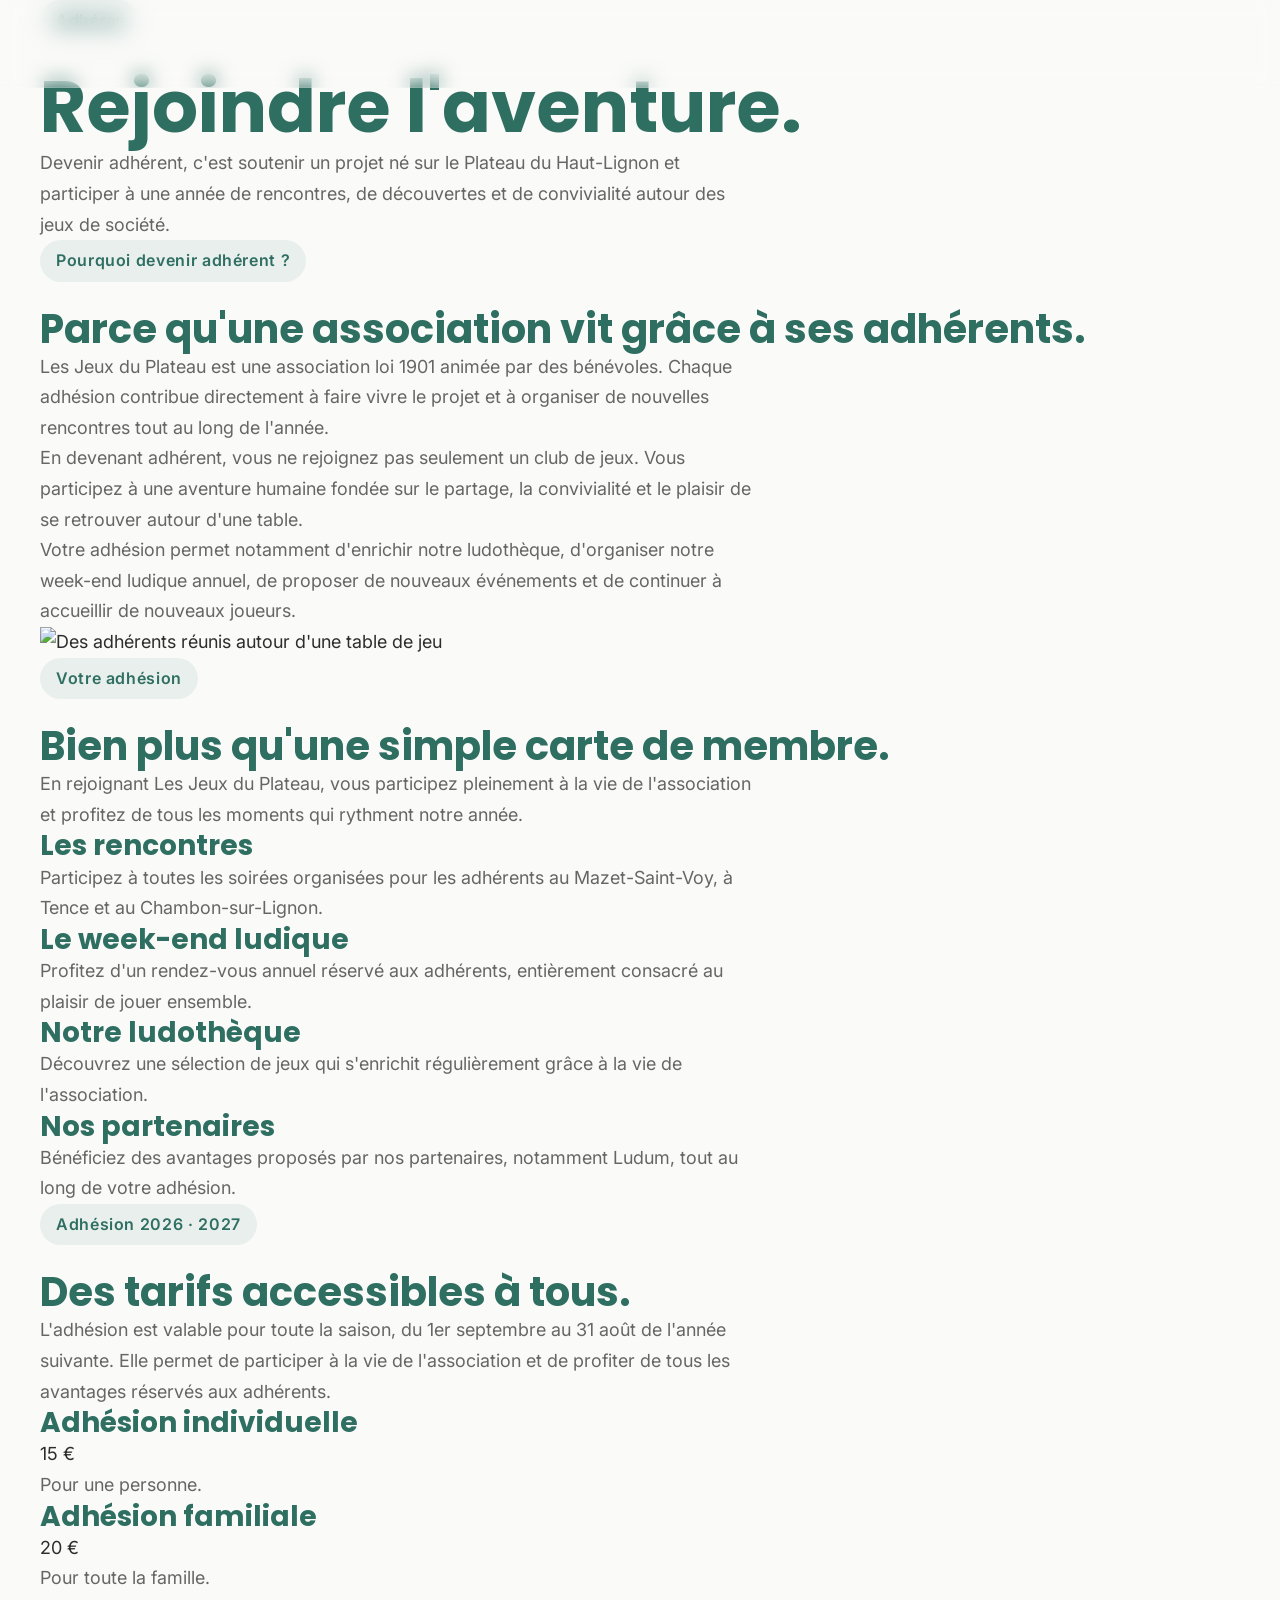
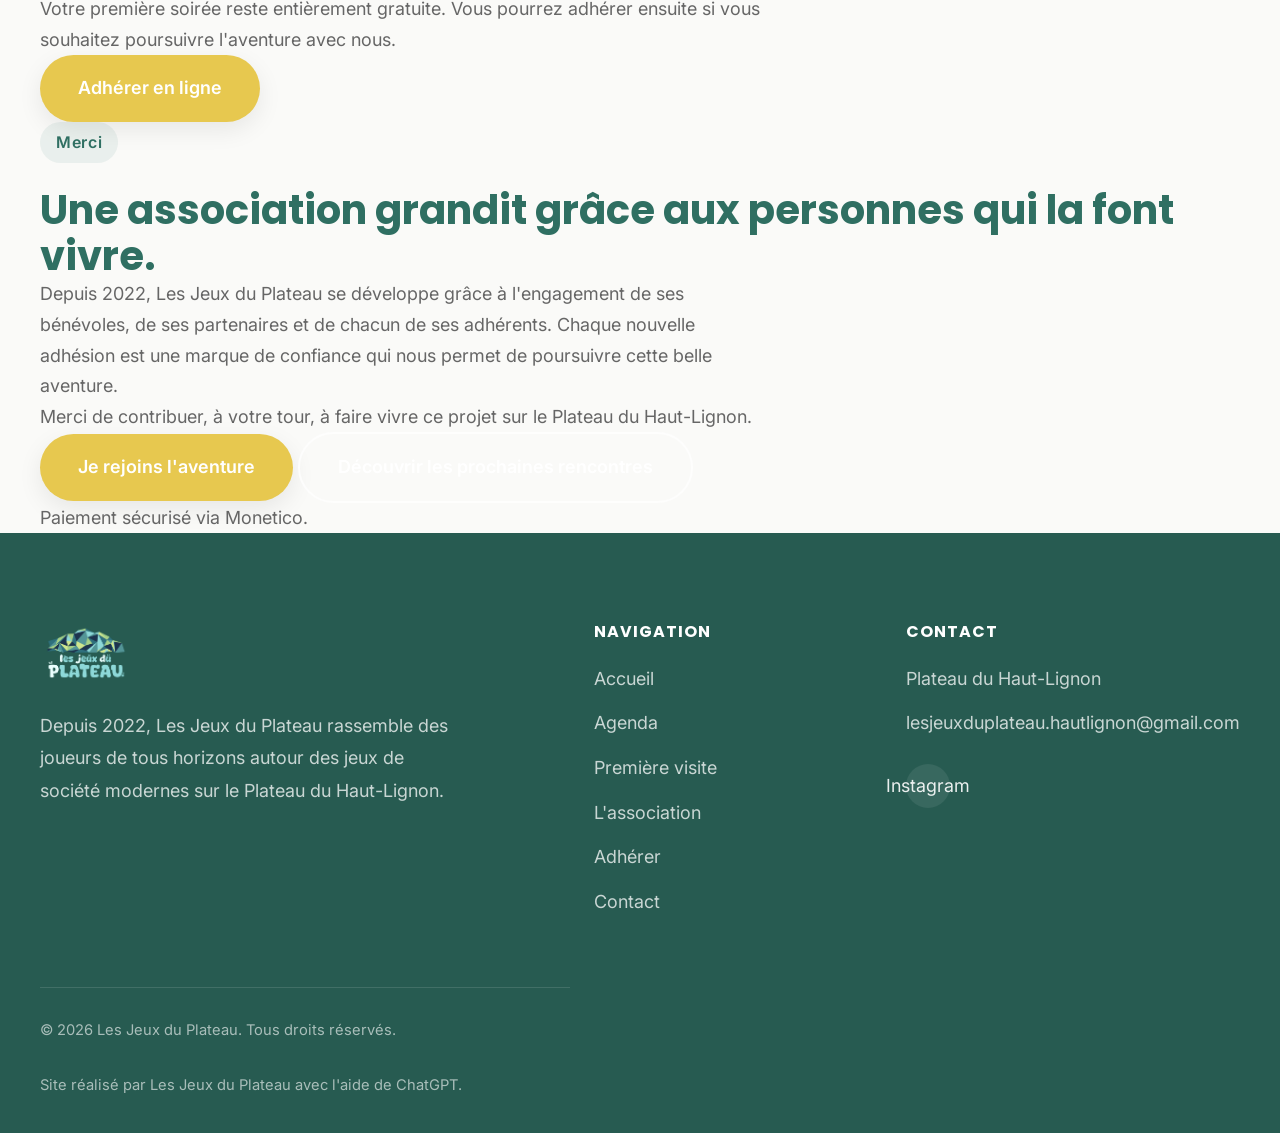
==== adherer.html @ c0feded3 "Version 2.2 - Site fonctionnel" ====
<!DOCTYPE html>
<html lang="fr">

<head>

    <meta charset="UTF-8">

    <meta name="viewport"
          content="width=device-width, initial-scale=1">

    <title>Adhérer | Les Jeux du Plateau</title>

    <meta name="description"
          content="Rejoignez Les Jeux du Plateau et participez à une année de rencontres, de découvertes et de convivialité sur le Plateau du Haut-Lignon.">

    <meta name="author"
          content="Les Jeux du Plateau">

    <meta name="theme-color"
          content="#2F6F62">

    <meta property="og:title"
          content="Adhérer | Les Jeux du Plateau">

    <meta property="og:description"
          content="Rejoignez une association de passionnés de jeux de société sur le Plateau du Haut-Lignon.">

    <meta property="og:type"
          content="website">

    <meta property="og:image"
          content="assets/images/hero/hero.jpg">

    <link rel="icon"
          href="assets/logos/favicon.png">

    <link rel="preconnect"
          href="https://fonts.googleapis.com">

    <link rel="preconnect"
          href="https://fonts.gstatic.com"
          crossorigin>

    <link href="https://fonts.googleapis.com/css2?family=Inter:wght@400;500;600;700&family=Poppins:wght@500;600;700;800&display=swap"
          rel="stylesheet">

    <link rel="stylesheet"
          href="assets/css/style.css">

</head>

<body>

<header class="site-header">

    <!-- Header identique aux autres pages -->

</header>

<main>

    <!-- ===================================================== -->
    <!-- HERO -->
    <!-- ===================================================== -->

    <section class="page-hero">

        <div class="container">

            <span class="section-tag">

                Adhérer

            </span>

            <h1>

                Rejoindre l'aventure.

            </h1>

            <p>

                Devenir adhérent, c'est soutenir un projet né sur le Plateau
                du Haut-Lignon et participer à une année de rencontres,
                de découvertes et de convivialité autour des jeux de société.

            </p>

        </div>

    </section>
            <!-- ===================================================== -->
        <!-- POURQUOI DEVENIR ADHÉRENT ? -->
        <!-- ===================================================== -->

        <section class="membership-story">

            <div class="container">

                <div class="membership-story-content">

                    <span class="section-tag">

                        Pourquoi devenir adhérent ?

                    </span>

                    <h2>

                        Parce qu'une association vit grâce à ses adhérents.

                    </h2>

                    <p>

                        Les Jeux du Plateau est une association loi 1901 animée
                        par des bénévoles. Chaque adhésion contribue directement
                        à faire vivre le projet et à organiser de nouvelles
                        rencontres tout au long de l'année.

                    </p>

                    <p>

                        En devenant adhérent, vous ne rejoignez pas seulement
                        un club de jeux. Vous participez à une aventure humaine
                        fondée sur le partage, la convivialité et le plaisir de
                        se retrouver autour d'une table.

                    </p>

                    <p>

                        Votre adhésion permet notamment d'enrichir notre
                        ludothèque, d'organiser notre week-end ludique annuel,
                        de proposer de nouveaux événements et de continuer à
                        accueillir de nouveaux joueurs.

                    </p>

                </div>

                <div class="membership-story-image">

                    <img
                        src="assets/images/association/groupe.jpg"
                        alt="Des adhérents réunis autour d'une table de jeu">

                </div>

            </div>

        </section>
                <!-- ===================================================== -->
        <!-- CE QUE COMPREND VOTRE ADHÉSION -->
        <!-- ===================================================== -->

        <section class="membership-benefits">

            <div class="container">

                <span class="section-tag">

                    Votre adhésion

                </span>

                <h2>

                    Bien plus qu'une simple carte de membre.

                </h2>

                <p class="membership-intro">

                    En rejoignant Les Jeux du Plateau, vous participez pleinement
                    à la vie de l'association et profitez de tous les moments qui
                    rythment notre année.

                </p>

                <div class="benefits-grid">

                    <article class="benefit-card">

                        <h3>

                            Les rencontres

                        </h3>

                        <p>

                            Participez à toutes les soirées organisées pour les
                            adhérents au Mazet-Saint-Voy, à Tence et au
                            Chambon-sur-Lignon.

                        </p>

                    </article>

                    <article class="benefit-card">

                        <h3>

                            Le week-end ludique

                        </h3>

                        <p>

                            Profitez d'un rendez-vous annuel réservé aux
                            adhérents, entièrement consacré au plaisir de jouer
                            ensemble.

                        </p>

                    </article>

                    <article class="benefit-card">

                        <h3>

                            Notre ludothèque

                        </h3>

                        <p>

                            Découvrez une sélection de jeux qui s'enrichit
                            régulièrement grâce à la vie de l'association.

                        </p>

                    </article>

                    <article class="benefit-card">

                        <h3>

                            Nos partenaires

                        </h3>

                        <p>

                            Bénéficiez des avantages proposés par nos partenaires,
                            notamment Ludum, tout au long de votre adhésion.

                        </p>

                    </article>

                </div>

            </div>

        </section>
                <!-- ===================================================== -->
        <!-- TARIFS -->
        <!-- ===================================================== -->

        <section class="membership-pricing">

            <div class="container">

                <span class="section-tag">

                    Adhésion 2026 · 2027

                </span>

                <h2>

                    Des tarifs accessibles à tous.

                </h2>

                <p class="pricing-intro">

                    L'adhésion est valable pour toute la saison, du 1er septembre au 31 août de l'année suivante.
                    Elle permet de participer à la vie de l'association
                    et de profiter de tous les avantages réservés aux adhérents.

                </p>

                <div class="pricing-grid">

                    <article class="pricing-card">

                        <h3>

                            Adhésion individuelle

                        </h3>

                        <div class="price">

                            15 €

                        </div>

                        <p>

                            Pour une personne.

                        </p>

                    </article>

                    <article class="pricing-card featured">

                        <h3>

                            Adhésion familiale

                        </h3>

                        <div class="price">

                            20 €

                        </div>

                        <p>

                            Pour toute la famille.

                        </p>

                    </article>

                </div>

                <div class="pricing-note">

                    <p>

                        Votre première soirée reste entièrement gratuite.
                        Vous pourrez adhérer ensuite si vous souhaitez poursuivre
                        l'aventure avec nous.

                    </p>

                </div>

                <div class="pricing-action">

                    <a
                        href="https://www.monetico-online-asso.com/les-jeux-du-plateau/adhesion_2026_2027"
                        class="button button-primary"
                        target="_blank"
                        rel="noopener">

                        Adhérer en ligne

                    </a>

                </div>

            </div>

        </section>
        <!-- ===================================================== -->
        <!-- CONCLUSION -->
        <!-- ===================================================== -->

        <section class="membership-cta">

            <div class="container">

                <div class="membership-cta-card">

                    <span class="section-tag">

                        Merci

                    </span>

                    <h2>

                        Une association grandit grâce aux personnes qui la font vivre.

                    </h2>

                    <p>

                        Depuis 2022, Les Jeux du Plateau se développe grâce à
                        l'engagement de ses bénévoles, de ses partenaires et de
                        chacun de ses adhérents. Chaque nouvelle adhésion est
                        une marque de confiance qui nous permet de poursuivre
                        cette belle aventure.

                    </p>

                    <p>

                        Merci de contribuer, à votre tour, à faire vivre ce
                        projet sur le Plateau du Haut-Lignon.

                    </p>

                    <div class="membership-cta-buttons">

                        <a
                            href="https://www.monetico-online-asso.com/les-jeux-du-plateau/adhesion_2026_2027"
                            class="button button-primary"
                            target="_blank"
                            rel="noopener">

                            Je rejoins l'aventure

                        </a>

                        <a
                            href="agenda.html"
                            class="button button-secondary">

                            Découvrir les prochaines rencontres

                        </a>

                    </div>

                    <p class="membership-secure">

                        Paiement sécurisé via Monetico.

                    </p>

                </div>

            </div>

        </section>

    </main>

    <!-- ===================================================== -->
    <!-- FOOTER -->
    <!-- ===================================================== -->

    <footer class="site-footer">

        <div class="container">

            <div>

                <img
                    src="assets/logos/logo.png"
                    class="footer-logo"
                    alt="Logo Les Jeux du Plateau">

                <p class="footer-description">

                    Depuis 2022, Les Jeux du Plateau rassemble des joueurs de
                    tous horizons autour des jeux de société modernes sur le
                    Plateau du Haut-Lignon.

                </p>

            </div>

            <div>

                <h3 class="footer-title">

                    Navigation

                </h3>

                <div class="footer-links">

                    <a href="index.html">Accueil</a>

                    <a href="agenda.html">Agenda</a>

                    <a href="premiere-visite.html">Première visite</a>

                    <a href="association.html">L'association</a>

                    <a href="adherer.html">Adhérer</a>

                    <a href="contact.html">Contact</a>

                </div>

            </div>

            <div>

                <h3 class="footer-title">

                    Contact

                </h3>

                <div class="footer-contact">

                    <p>

                        Plateau du Haut-Lignon

                    </p>

                    <p>

                        lesjeuxduplateau.hautlignon@gmail.com

                    </p>

                </div>

                <div class="footer-social">

                    <a
                        href="#"
                        aria-label="Instagram">

                        Instagram

                    </a>

                </div>

            </div>

        </div>

        <div class="container">

            <div class="footer-bottom">

                <p>

                    © 2026 Les Jeux du Plateau.
                    Tous droits réservés.

                </p>

                <p class="footer-credit">

                    Site réalisé par Les Jeux du Plateau avec l'aide de ChatGPT.

                </p>

            </div>

        </div>

    </footer>

    <script src="assets/js/main.js"></script>

</body>

</html>
---- assets/css/style.css ----
/* =======================================================
   LES JEUX DU PLATEAU — FEUILLE DE STYLE PRINCIPALE
   Sprint 2.2
======================================================= */

/* Socle du Design System */
@import url("01-variables.css");
@import url("02-reset.css");
@import url("03-base.css");
@import url("04-layout.css");
@import url("05-components.css");

/* Structure commune */
@import url("06-header.css");
@import url("07-footer.css");

/* Accueil */
@import url("home-hero.css");
@import url("08-hero.css");
@import url("home-intro.css");
@import url("home-events.css");
@import url("home-first-visit.css");
@import url("home-membership.css");
@import url("home-partners.css");

/* Animations et responsive chargés en dernier */
@import url("09-animations.css");
@import url("10-responsive.css");
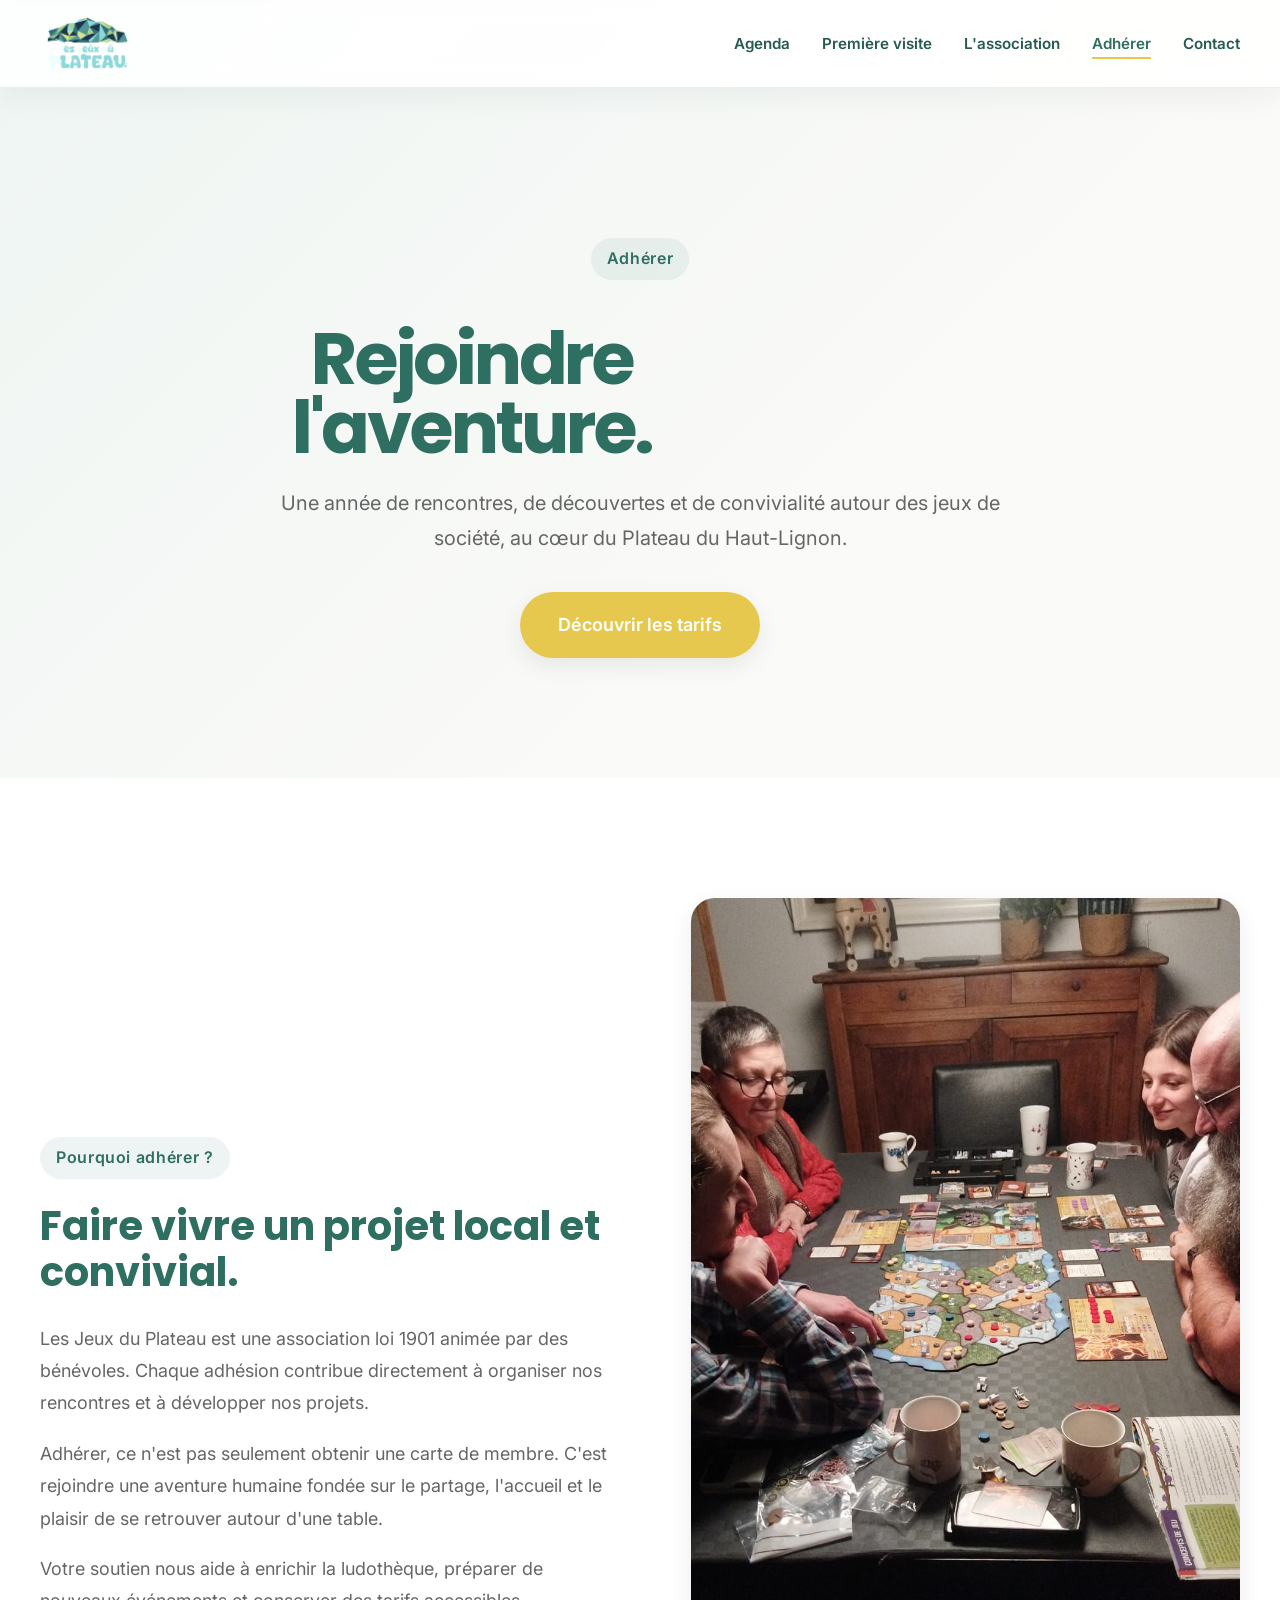
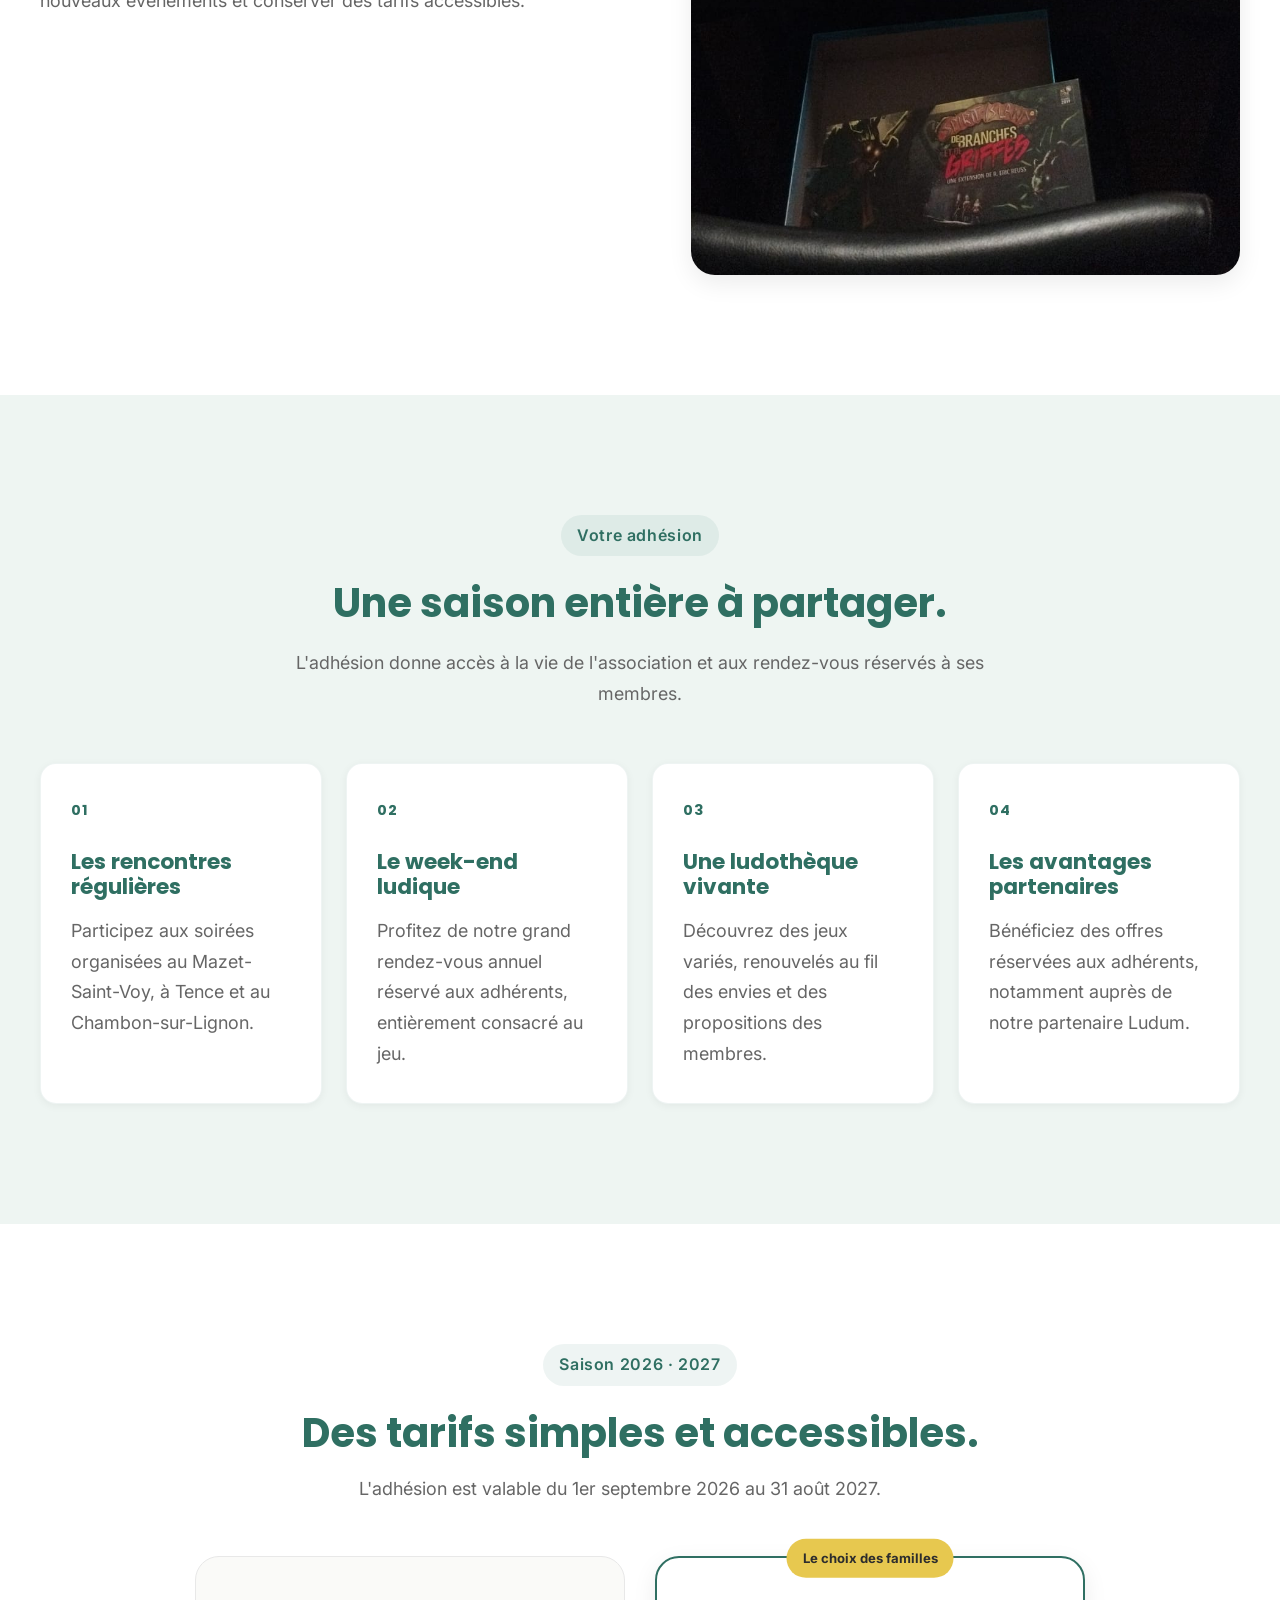
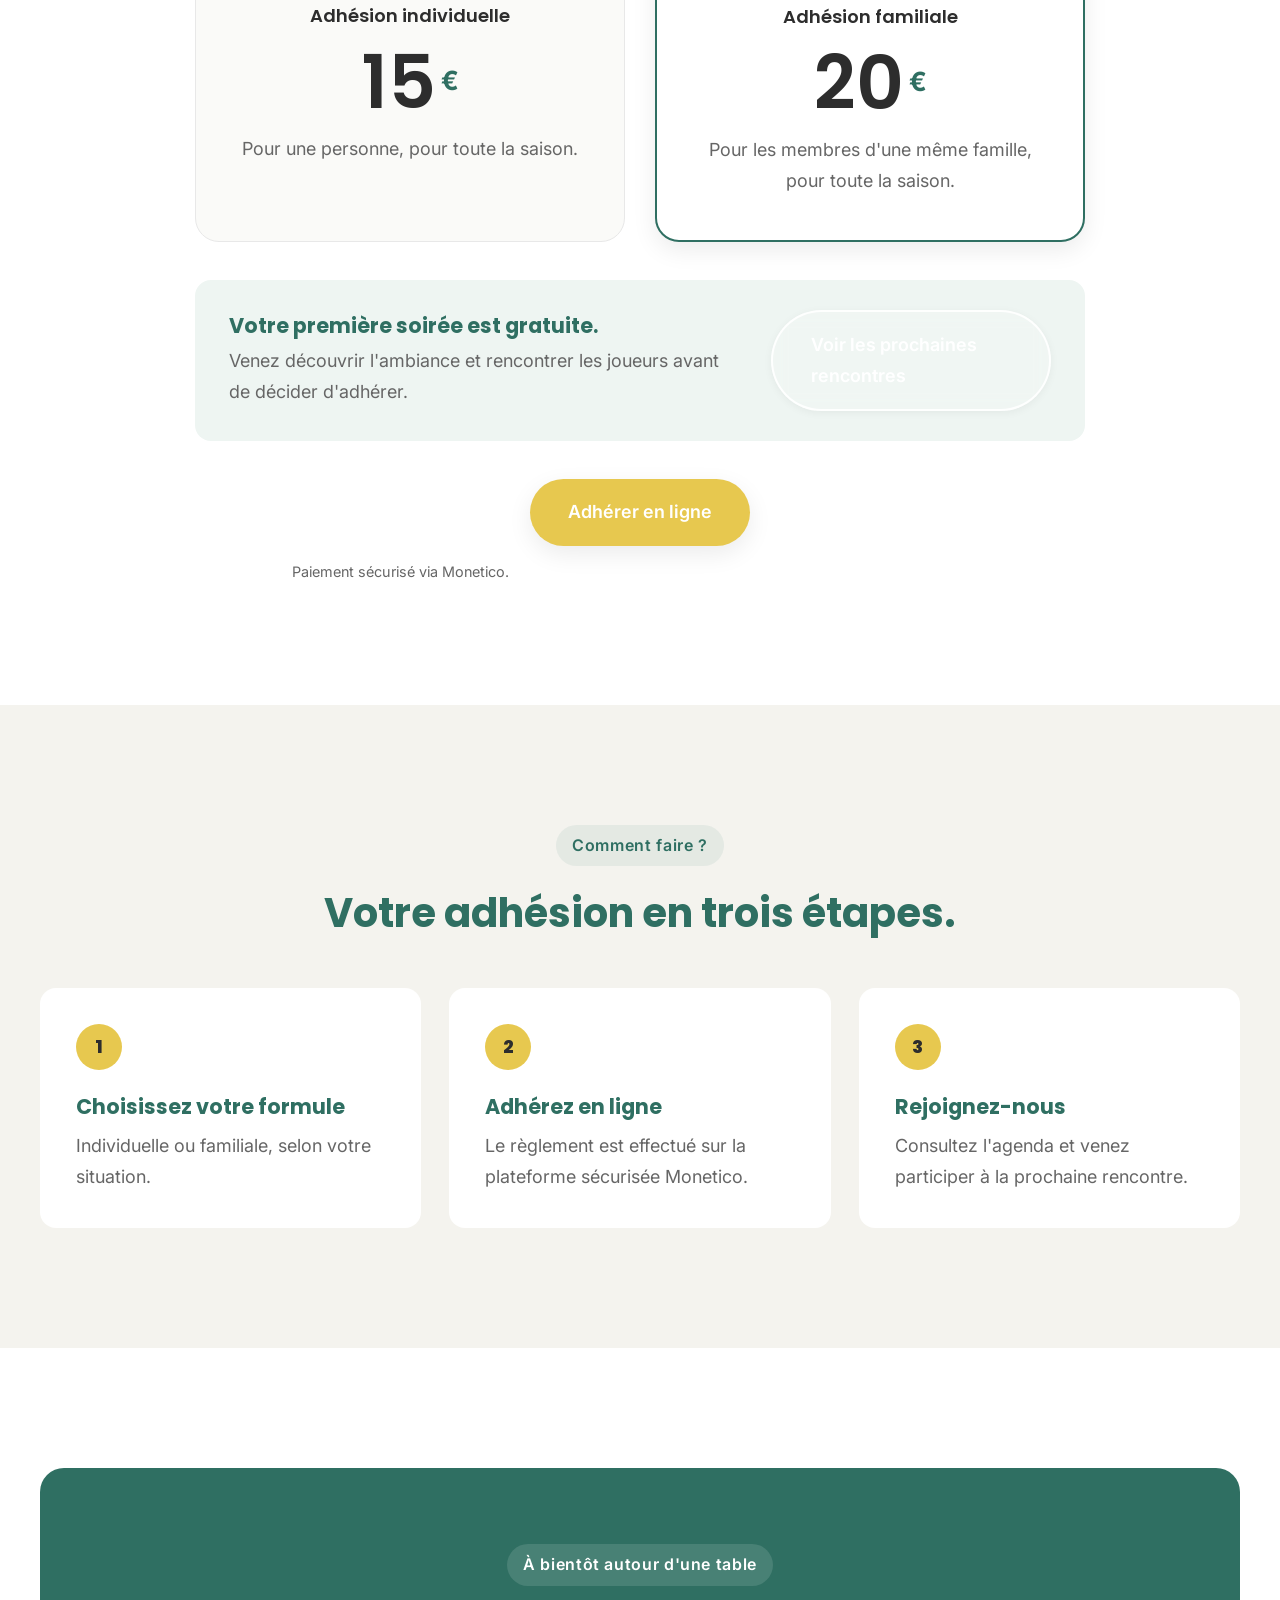
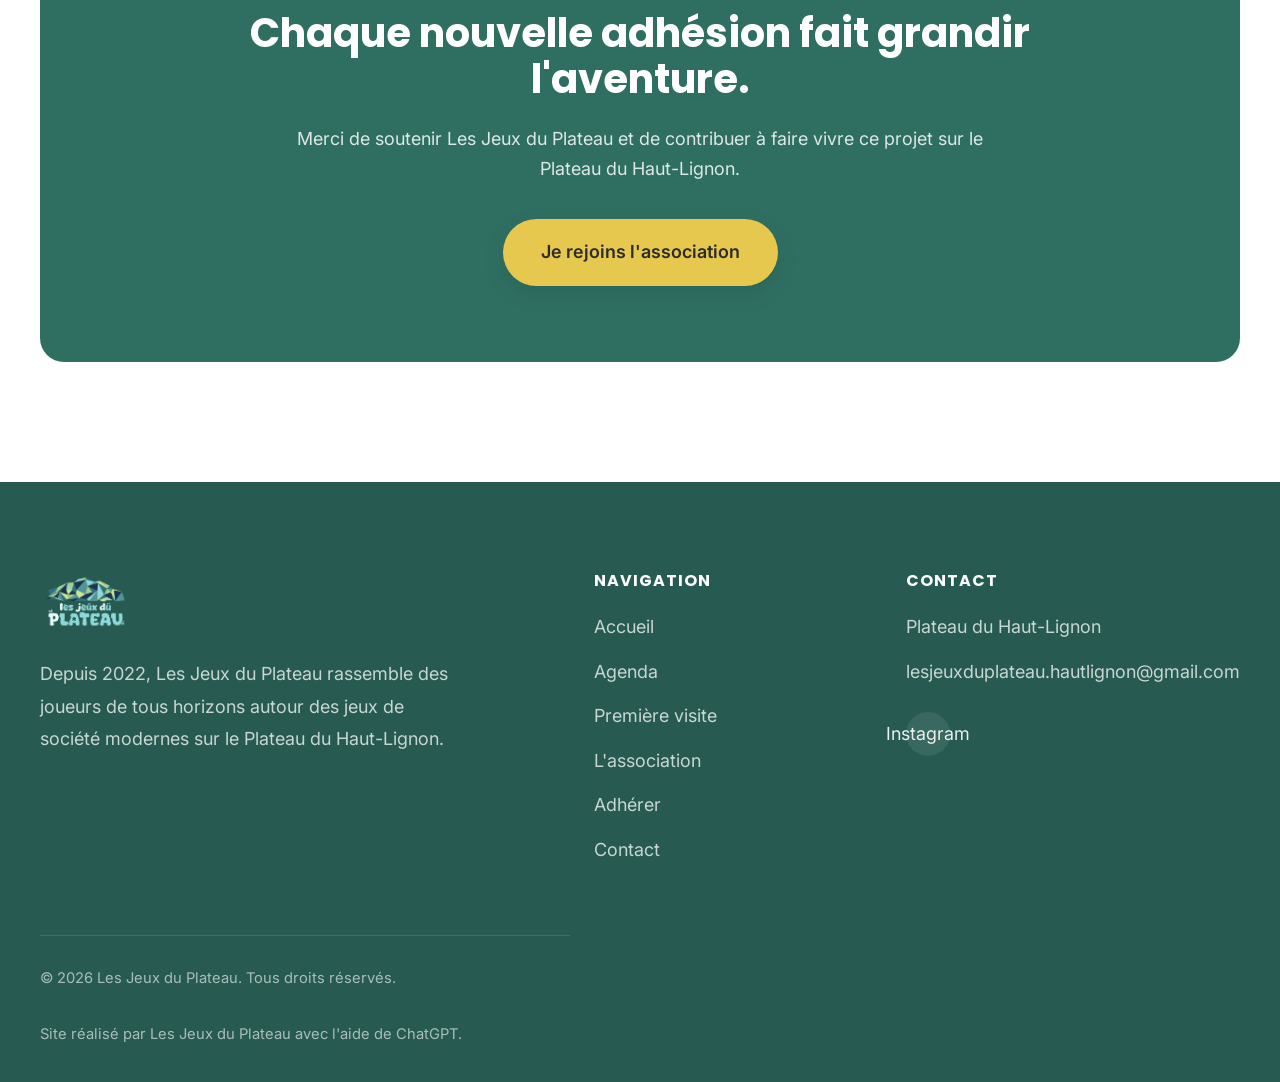
==== commit b2f5cf06: "Version 1.0 - Mise en ligne officielle Finalisation du site, responsive, agenda dynamique, SEO et op" ====
--- a/adherer.html
+++ b/adherer.html
@@ -1,558 +1,178 @@
 <!DOCTYPE html>
+
 <html lang="fr">
-
 <head>
-
-    <meta charset="UTF-8">
-
-    <meta name="viewport"
-          content="width=device-width, initial-scale=1">
-
-    <title>Adhérer | Les Jeux du Plateau</title>
-
-    <meta name="description"
-          content="Rejoignez Les Jeux du Plateau et participez à une année de rencontres, de découvertes et de convivialité sur le Plateau du Haut-Lignon.">
-
-    <meta name="author"
-          content="Les Jeux du Plateau">
-
-    <meta name="theme-color"
-          content="#2F6F62">
-
-    <meta property="og:title"
-          content="Adhérer | Les Jeux du Plateau">
-
-    <meta property="og:description"
-          content="Rejoignez une association de passionnés de jeux de société sur le Plateau du Haut-Lignon.">
-
-    <meta property="og:type"
-          content="website">
-
-    <meta property="og:image"
-          content="assets/images/hero/hero.jpg">
-
-    <link rel="icon"
-          href="assets/logos/favicon.png">
-
-    <link rel="preconnect"
-          href="https://fonts.googleapis.com">
-
-    <link rel="preconnect"
-          href="https://fonts.gstatic.com"
-          crossorigin>
-
-    <link href="https://fonts.googleapis.com/css2?family=Inter:wght@400;500;600;700&family=Poppins:wght@500;600;700;800&display=swap"
-          rel="stylesheet">
-
-    <link rel="stylesheet"
-          href="assets/css/style.css">
-
-</head>
-
-<body>
-
-<header class="site-header">
-
-    <!-- Header identique aux autres pages -->
-
+<meta charset="utf-8"/>
+<meta content="width=device-width, initial-scale=1" name="viewport"/>
+<title>Adhérer | Les Jeux du Plateau</title>
+<meta content="Rejoignez Les Jeux du Plateau : adhésion individuelle ou familiale, soirées mensuelles et avantages réservés aux adhérents." name="description"/>
+<meta content="Les Jeux du Plateau" name="author"/>
+<meta content="#2F6F62" name="theme-color"/>
+<meta content="Adhérer | Les Jeux du Plateau" property="og:title"/>
+<meta content="Rejoignez Les Jeux du Plateau : adhésion individuelle ou familiale, soirées mensuelles et avantages réservés aux adhérents." property="og:description"/>
+<meta content="website" property="og:type"/>
+<meta content="https://lesjeuxduplateau.fr/assets/images/hero/hero.jpg" property="og:image"/>
+<link href="assets/logos/favicon.png" rel="icon" type="image/png"/>
+<link href="https://fonts.googleapis.com" rel="preconnect"/>
+<link crossorigin="" href="https://fonts.gstatic.com" rel="preconnect"/>
+<link href="https://fonts.googleapis.com/css2?family=Inter:wght@400;500;600;700&amp;family=Poppins:wght@500;600;700;800&amp;display=swap" rel="stylesheet"/>
+<link href="assets/css/style.css" rel="stylesheet"/>
+<link href="assets/css/adherer.css" rel="stylesheet"/>
+<meta content="index, follow, max-image-preview:large" name="robots"/><meta content="fr_FR" property="og:locale"/><meta content="Les Jeux du Plateau" property="og:site_name"/><meta content="https://lesjeuxduplateau.fr/adherer.html" property="og:url"/><meta content="Les Jeux du Plateau — association de jeux de société" property="og:image:alt"/><meta content="summary_large_image" name="twitter:card"/><meta content="Adhérer | Les Jeux du Plateau" name="twitter:title"/><meta content="Rejoignez Les Jeux du Plateau : adhésion individuelle ou familiale, soirées mensuelles et avantages réservés aux adhérents." name="twitter:description"/><meta content="https://lesjeuxduplateau.fr/assets/images/hero/hero.jpg" name="twitter:image"/><link href="https://lesjeuxduplateau.fr/adherer.html" rel="canonical"/><link href="site.webmanifest" rel="manifest"/><link href="assets/logos/apple-touch-icon.png" rel="apple-touch-icon" sizes="180x180"/></head>
+<body class="membership-page"><a class="skip-link" href="#contenu-principal">Aller au contenu principal</a>
+<header class="site-header" id="site-header">
+<div class="container">
+<a aria-label="Accueil" class="logo" href="index.html">
+<img alt="Logo Les Jeux du Plateau" src="assets/logos/logo.png"/>
+</a>
+<nav aria-label="Navigation principale" class="main-nav" id="main-nav">
+<ul>
+<li><a href="agenda.html">Agenda</a></li>
+<li><a href="premiere-visite.html">Première visite</a></li>
+<li><a href="association.html">L'association</a></li>
+<li><a aria-current="page" href="adherer.html">Adhérer</a></li>
+<li><a href="contact.html">Contact</a></li>
+</ul>
+</nav>
+<button aria-controls="main-nav" aria-expanded="false" aria-label="Ouvrir le menu" class="menu-toggle" id="menu-toggle" type="button">
+<span></span><span></span><span></span>
+</button>
+</div>
 </header>
-
-<main>
-
-    <!-- ===================================================== -->
-    <!-- HERO -->
-    <!-- ===================================================== -->
-
-    <section class="page-hero">
-
-        <div class="container">
-
-            <span class="section-tag">
-
-                Adhérer
-
-            </span>
-
-            <h1>
-
-                Rejoindre l'aventure.
-
-            </h1>
-
-            <p>
-
-                Devenir adhérent, c'est soutenir un projet né sur le Plateau
-                du Haut-Lignon et participer à une année de rencontres,
-                de découvertes et de convivialité autour des jeux de société.
-
-            </p>
-
-        </div>
-
-    </section>
-            <!-- ===================================================== -->
-        <!-- POURQUOI DEVENIR ADHÉRENT ? -->
-        <!-- ===================================================== -->
-
-        <section class="membership-story">
-
-            <div class="container">
-
-                <div class="membership-story-content">
-
-                    <span class="section-tag">
-
-                        Pourquoi devenir adhérent ?
-
-                    </span>
-
-                    <h2>
-
-                        Parce qu'une association vit grâce à ses adhérents.
-
-                    </h2>
-
-                    <p>
-
-                        Les Jeux du Plateau est une association loi 1901 animée
-                        par des bénévoles. Chaque adhésion contribue directement
-                        à faire vivre le projet et à organiser de nouvelles
-                        rencontres tout au long de l'année.
-
-                    </p>
-
-                    <p>
-
-                        En devenant adhérent, vous ne rejoignez pas seulement
-                        un club de jeux. Vous participez à une aventure humaine
-                        fondée sur le partage, la convivialité et le plaisir de
-                        se retrouver autour d'une table.
-
-                    </p>
-
-                    <p>
-
-                        Votre adhésion permet notamment d'enrichir notre
-                        ludothèque, d'organiser notre week-end ludique annuel,
-                        de proposer de nouveaux événements et de continuer à
-                        accueillir de nouveaux joueurs.
-
-                    </p>
-
-                </div>
-
-                <div class="membership-story-image">
-
-                    <img
-                        src="assets/images/association/groupe.jpg"
-                        alt="Des adhérents réunis autour d'une table de jeu">
-
-                </div>
-
-            </div>
-
-        </section>
-                <!-- ===================================================== -->
-        <!-- CE QUE COMPREND VOTRE ADHÉSION -->
-        <!-- ===================================================== -->
-
-        <section class="membership-benefits">
-
-            <div class="container">
-
-                <span class="section-tag">
-
-                    Votre adhésion
-
-                </span>
-
-                <h2>
-
-                    Bien plus qu'une simple carte de membre.
-
-                </h2>
-
-                <p class="membership-intro">
-
-                    En rejoignant Les Jeux du Plateau, vous participez pleinement
-                    à la vie de l'association et profitez de tous les moments qui
-                    rythment notre année.
-
-                </p>
-
-                <div class="benefits-grid">
-
-                    <article class="benefit-card">
-
-                        <h3>
-
-                            Les rencontres
-
-                        </h3>
-
-                        <p>
-
-                            Participez à toutes les soirées organisées pour les
-                            adhérents au Mazet-Saint-Voy, à Tence et au
-                            Chambon-sur-Lignon.
-
-                        </p>
-
-                    </article>
-
-                    <article class="benefit-card">
-
-                        <h3>
-
-                            Le week-end ludique
-
-                        </h3>
-
-                        <p>
-
-                            Profitez d'un rendez-vous annuel réservé aux
-                            adhérents, entièrement consacré au plaisir de jouer
-                            ensemble.
-
-                        </p>
-
-                    </article>
-
-                    <article class="benefit-card">
-
-                        <h3>
-
-                            Notre ludothèque
-
-                        </h3>
-
-                        <p>
-
-                            Découvrez une sélection de jeux qui s'enrichit
-                            régulièrement grâce à la vie de l'association.
-
-                        </p>
-
-                    </article>
-
-                    <article class="benefit-card">
-
-                        <h3>
-
-                            Nos partenaires
-
-                        </h3>
-
-                        <p>
-
-                            Bénéficiez des avantages proposés par nos partenaires,
-                            notamment Ludum, tout au long de votre adhésion.
-
-                        </p>
-
-                    </article>
-
-                </div>
-
-            </div>
-
-        </section>
-                <!-- ===================================================== -->
-        <!-- TARIFS -->
-        <!-- ===================================================== -->
-
-        <section class="membership-pricing">
-
-            <div class="container">
-
-                <span class="section-tag">
-
-                    Adhésion 2026 · 2027
-
-                </span>
-
-                <h2>
-
-                    Des tarifs accessibles à tous.
-
-                </h2>
-
-                <p class="pricing-intro">
-
-                    L'adhésion est valable pour toute la saison, du 1er septembre au 31 août de l'année suivante.
-                    Elle permet de participer à la vie de l'association
-                    et de profiter de tous les avantages réservés aux adhérents.
-
-                </p>
-
-                <div class="pricing-grid">
-
-                    <article class="pricing-card">
-
-                        <h3>
-
-                            Adhésion individuelle
-
-                        </h3>
-
-                        <div class="price">
-
-                            15 €
-
-                        </div>
-
-                        <p>
-
-                            Pour une personne.
-
-                        </p>
-
-                    </article>
-
-                    <article class="pricing-card featured">
-
-                        <h3>
-
-                            Adhésion familiale
-
-                        </h3>
-
-                        <div class="price">
-
-                            20 €
-
-                        </div>
-
-                        <p>
-
-                            Pour toute la famille.
-
-                        </p>
-
-                    </article>
-
-                </div>
-
-                <div class="pricing-note">
-
-                    <p>
-
-                        Votre première soirée reste entièrement gratuite.
-                        Vous pourrez adhérer ensuite si vous souhaitez poursuivre
-                        l'aventure avec nous.
-
-                    </p>
-
-                </div>
-
-                <div class="pricing-action">
-
-                    <a
-                        href="https://www.monetico-online-asso.com/les-jeux-du-plateau/adhesion_2026_2027"
-                        class="button button-primary"
-                        target="_blank"
-                        rel="noopener">
-
-                        Adhérer en ligne
-
-                    </a>
-
-                </div>
-
-            </div>
-
-        </section>
-        <!-- ===================================================== -->
-        <!-- CONCLUSION -->
-        <!-- ===================================================== -->
-
-        <section class="membership-cta">
-
-            <div class="container">
-
-                <div class="membership-cta-card">
-
-                    <span class="section-tag">
-
-                        Merci
-
-                    </span>
-
-                    <h2>
-
-                        Une association grandit grâce aux personnes qui la font vivre.
-
-                    </h2>
-
-                    <p>
-
-                        Depuis 2022, Les Jeux du Plateau se développe grâce à
-                        l'engagement de ses bénévoles, de ses partenaires et de
-                        chacun de ses adhérents. Chaque nouvelle adhésion est
-                        une marque de confiance qui nous permet de poursuivre
-                        cette belle aventure.
-
-                    </p>
-
-                    <p>
-
-                        Merci de contribuer, à votre tour, à faire vivre ce
-                        projet sur le Plateau du Haut-Lignon.
-
-                    </p>
-
-                    <div class="membership-cta-buttons">
-
-                        <a
-                            href="https://www.monetico-online-asso.com/les-jeux-du-plateau/adhesion_2026_2027"
-                            class="button button-primary"
-                            target="_blank"
-                            rel="noopener">
-
-                            Je rejoins l'aventure
-
-                        </a>
-
-                        <a
-                            href="agenda.html"
-                            class="button button-secondary">
-
-                            Découvrir les prochaines rencontres
-
-                        </a>
-
-                    </div>
-
-                    <p class="membership-secure">
-
-                        Paiement sécurisé via Monetico.
-
-                    </p>
-
-                </div>
-
-            </div>
-
-        </section>
-
-    </main>
-
-    <!-- ===================================================== -->
-    <!-- FOOTER -->
-    <!-- ===================================================== -->
-
-    <footer class="site-footer">
-
-        <div class="container">
-
-            <div>
-
-                <img
-                    src="assets/logos/logo.png"
-                    class="footer-logo"
-                    alt="Logo Les Jeux du Plateau">
-
-                <p class="footer-description">
-
-                    Depuis 2022, Les Jeux du Plateau rassemble des joueurs de
-                    tous horizons autour des jeux de société modernes sur le
-                    Plateau du Haut-Lignon.
-
-                </p>
-
-            </div>
-
-            <div>
-
-                <h3 class="footer-title">
-
-                    Navigation
-
-                </h3>
-
-                <div class="footer-links">
-
-                    <a href="index.html">Accueil</a>
-
-                    <a href="agenda.html">Agenda</a>
-
-                    <a href="premiere-visite.html">Première visite</a>
-
-                    <a href="association.html">L'association</a>
-
-                    <a href="adherer.html">Adhérer</a>
-
-                    <a href="contact.html">Contact</a>
-
-                </div>
-
-            </div>
-
-            <div>
-
-                <h3 class="footer-title">
-
-                    Contact
-
-                </h3>
-
-                <div class="footer-contact">
-
-                    <p>
-
-                        Plateau du Haut-Lignon
-
-                    </p>
-
-                    <p>
-
-                        lesjeuxduplateau.hautlignon@gmail.com
-
-                    </p>
-
-                </div>
-
-                <div class="footer-social">
-
-                    <a
-                        href="#"
-                        aria-label="Instagram">
-
-                        Instagram
-
-                    </a>
-
-                </div>
-
-            </div>
-
-        </div>
-
-        <div class="container">
-
-            <div class="footer-bottom">
-
-                <p>
-
-                    © 2026 Les Jeux du Plateau.
-                    Tous droits réservés.
-
-                </p>
-
-                <p class="footer-credit">
-
-                    Site réalisé par Les Jeux du Plateau avec l'aide de ChatGPT.
-
-                </p>
-
-            </div>
-
-        </div>
-
-    </footer>
-
-    <script src="assets/js/main.js"></script>
-
+<main id="contenu-principal">
+<section class="page-hero membership-hero">
+<div class="container">
+<span class="section-tag">Adhérer</span>
+<h1>Rejoindre l'aventure.</h1>
+<p>Une année de rencontres, de découvertes et de convivialité autour des jeux de société, au cœur du Plateau du Haut-Lignon.</p>
+<a class="button button-primary" href="#tarifs">Découvrir les tarifs</a>
+</div>
+</section>
+<section class="membership-story">
+<div class="container membership-story-grid">
+<div class="membership-story-content">
+<span class="section-tag">Pourquoi adhérer ?</span>
+<h2>Faire vivre un projet local et convivial.</h2>
+<p>Les Jeux du Plateau est une association loi 1901 animée par des bénévoles. Chaque adhésion contribue directement à organiser nos rencontres et à développer nos projets.</p>
+<p>Adhérer, ce n'est pas seulement obtenir une carte de membre. C'est rejoindre une aventure humaine fondée sur le partage, l'accueil et le plaisir de se retrouver autour d'une table.</p>
+<p>Votre soutien nous aide à enrichir la ludothèque, préparer de nouveaux événements et conserver des tarifs accessibles.</p>
+</div>
+<div class="membership-story-image">
+<img alt="Des adhérents des Jeux du Plateau réunis autour d'une partie" loading="lazy" src="assets/images/association/partage.jpg"/>
+</div>
+</div>
+</section>
+<section class="membership-benefits">
+<div class="container">
+<span class="section-tag">Votre adhésion</span>
+<h2>Une saison entière à partager.</h2>
+<p class="section-intro">L'adhésion donne accès à la vie de l'association et aux rendez-vous réservés à ses membres.</p>
+<div class="benefits-grid">
+<article class="benefit-card">
+<span class="benefit-number">01</span>
+<h3>Les rencontres régulières</h3>
+<p>Participez aux soirées organisées au Mazet-Saint-Voy, à Tence et au Chambon-sur-Lignon.</p>
+</article>
+<article class="benefit-card">
+<span class="benefit-number">02</span>
+<h3>Le week-end ludique</h3>
+<p>Profitez de notre grand rendez-vous annuel réservé aux adhérents, entièrement consacré au jeu.</p>
+</article>
+<article class="benefit-card">
+<span class="benefit-number">03</span>
+<h3>Une ludothèque vivante</h3>
+<p>Découvrez des jeux variés, renouvelés au fil des envies et des propositions des membres.</p>
+</article>
+<article class="benefit-card">
+<span class="benefit-number">04</span>
+<h3>Les avantages partenaires</h3>
+<p>Bénéficiez des offres réservées aux adhérents, notamment auprès de notre partenaire Ludum.</p>
+</article>
+</div>
+</div>
+</section>
+<section class="membership-pricing" id="tarifs">
+<div class="container">
+<div class="pricing-heading">
+<span class="section-tag">Saison 2026 · 2027</span>
+<h2>Des tarifs simples et accessibles.</h2>
+<p>L'adhésion est valable du 1er septembre 2026 au 31 août 2027.</p>
+</div>
+<div class="pricing-grid">
+<article class="pricing-card">
+<p class="pricing-label">Adhésion individuelle</p>
+<p class="price"><strong>15</strong><span>€</span></p>
+<p>Pour une personne, pour toute la saison.</p>
+</article>
+<article class="pricing-card pricing-card-featured">
+<span class="pricing-badge">Le choix des familles</span>
+<p class="pricing-label">Adhésion familiale</p>
+<p class="price"><strong>20</strong><span>€</span></p>
+<p>Pour les membres d'une même famille, pour toute la saison.</p>
+</article>
+</div>
+<div class="first-visit-note">
+<div>
+<h3>Votre première soirée est gratuite.</h3>
+<p>Venez découvrir l'ambiance et rencontrer les joueurs avant de décider d'adhérer.</p>
+</div>
+<a class="button button-secondary" href="agenda.html">Voir les prochaines rencontres</a>
+</div>
+<div class="pricing-action">
+<a class="button button-primary" href="https://www.monetico-online-asso.com/les-jeux-du-plateau/adhesion_2026_2027" rel="noopener noreferrer" target="_blank">Adhérer en ligne</a>
+<p>Paiement sécurisé via Monetico.</p>
+</div>
+</div>
+</section>
+<section class="membership-steps">
+<div class="container">
+<span class="section-tag">Comment faire ?</span>
+<h2>Votre adhésion en trois étapes.</h2>
+<div class="steps-grid">
+<article><span>1</span><h3>Choisissez votre formule</h3><p>Individuelle ou familiale, selon votre situation.</p></article>
+<article><span>2</span><h3>Adhérez en ligne</h3><p>Le règlement est effectué sur la plateforme sécurisée Monetico.</p></article>
+<article><span>3</span><h3>Rejoignez-nous</h3><p>Consultez l'agenda et venez participer à la prochaine rencontre.</p></article>
+</div>
+</div>
+</section>
+<section class="membership-cta">
+<div class="container">
+<div class="membership-cta-card">
+<span class="section-tag">À bientôt autour d'une table</span>
+<h2>Chaque nouvelle adhésion fait grandir l'aventure.</h2>
+<p>Merci de soutenir Les Jeux du Plateau et de contribuer à faire vivre ce projet sur le Plateau du Haut-Lignon.</p>
+<div class="membership-cta-buttons">
+<a class="button button-primary" href="https://www.monetico-online-asso.com/les-jeux-du-plateau/adhesion_2026_2027" rel="noopener noreferrer" target="_blank">Je rejoins l'association</a>
+</div>
+</div>
+</div>
+</section>
+</main>
+<footer class="site-footer">
+<div class="container">
+<div>
+<img alt="Logo Les Jeux du Plateau" class="footer-logo" src="assets/logos/logo.png"/>
+<p class="footer-description">Depuis 2022, Les Jeux du Plateau rassemble des joueurs de tous horizons autour des jeux de société modernes sur le Plateau du Haut-Lignon.</p>
+</div>
+<div>
+<h3 class="footer-title">Navigation</h3>
+<div class="footer-links">
+<a href="index.html">Accueil</a><a href="agenda.html">Agenda</a><a href="premiere-visite.html">Première visite</a><a href="association.html">L'association</a><a href="adherer.html">Adhérer</a><a href="contact.html">Contact</a>
+</div>
+</div>
+<div>
+<h3 class="footer-title">Contact</h3>
+<div class="footer-contact"><p>Plateau du Haut-Lignon</p><p>lesjeuxduplateau.hautlignon@gmail.com</p></div>
+<div class="footer-social"><a aria-label="Instagram" href="#">Instagram</a></div>
+</div>
+</div>
+<div class="container">
+<div class="footer-bottom">
+<p>© 2026 Les Jeux du Plateau. Tous droits réservés.</p>
+<p class="footer-credit">Site réalisé par Les Jeux du Plateau avec l'aide de ChatGPT.</p>
+</div>
+</div>
+</footer>
+<script defer="" src="assets/js/main.js"></script>
 </body>
-
-</html>+</html>
--- a/assets/css/style.css
+++ b/assets/css/style.css
@@ -23,6 +23,8 @@
 @import url("home-membership.css");
 @import url("home-partners.css");
 
+@import url("pages/premiere-visite.css");
+
 /* Animations et responsive chargés en dernier */
 @import url("09-animations.css");
 @import url("10-responsive.css");
--- a/assets/css/adherer.css
+++ b/assets/css/adherer.css
@@ -0,0 +1,141 @@
+/* =======================================================
+   LES JEUX DU PLATEAU — PAGE ADHÉRER
+   Sprint 2.6.1
+======================================================= */
+
+.membership-page { background: var(--color-background); }
+.membership-page main { overflow: hidden; }
+
+.membership-hero {
+    padding: 150px 0 120px;
+    background: linear-gradient(135deg, #eef5f2 0%, #fafaf8 65%);
+    text-align: center;
+}
+.membership-hero .container { max-width: 900px; }
+.membership-hero h1 { margin-bottom: 24px; }
+.membership-hero p { max-width: 760px; margin: 0 auto 36px; font-size: 1.25rem; line-height: 1.75; }
+
+.membership-story { padding: var(--space-section) 0; background: var(--color-white); }
+.membership-story-grid { display: grid; grid-template-columns: 1.02fr .98fr; gap: 80px; align-items: center; }
+.membership-story-content h2 { margin-bottom: 28px; }
+.membership-story-content p { margin-bottom: 18px; line-height: 1.8; }
+.membership-story-image { min-height: 520px; overflow: hidden; border-radius: var(--radius-large); box-shadow: var(--shadow-medium); }
+.membership-story-image img { width: 100%; height: 100%; min-height: 520px; object-fit: cover; }
+
+.membership-benefits { padding: var(--space-section) 0; background: var(--color-section-green); text-align: center; }
+.membership-benefits h2, .membership-steps h2 { margin-bottom: 22px; }
+.section-intro { max-width: 720px; margin: 0 auto 54px; font-size: 1.12rem; }
+.benefits-grid { display: grid; grid-template-columns: repeat(4, 1fr); gap: 24px; text-align: left; }
+.benefit-card { min-height: 285px; padding: 34px 30px; background: var(--color-white); border: 1px solid rgba(47,111,98,.08); border-radius: var(--radius-medium); box-shadow: var(--shadow-small); transition: var(--transition-normal); }
+.benefit-card:hover { transform: translateY(-6px); box-shadow: var(--shadow-medium); }
+.benefit-number { display: block; margin-bottom: 28px; color: var(--color-primary); font-family: var(--font-title); font-size: .9rem; font-weight: 700; letter-spacing: .08em; }
+.benefit-card h3 { margin-bottom: 16px; font-size: 1.35rem; }
+.benefit-card p { margin: 0; line-height: 1.7; }
+
+.membership-pricing { padding: var(--space-section) 0; background: var(--color-white); }
+.pricing-heading { max-width: 760px; margin: 0 auto 52px; text-align: center; }
+.pricing-heading h2 { margin-bottom: 18px; }
+.pricing-grid { display: grid; grid-template-columns: repeat(2, minmax(0, 430px)); justify-content: center; gap: 30px; }
+.pricing-card { position: relative; padding: 44px; border: 1px solid var(--color-border); border-radius: var(--radius-large); background: var(--color-background); text-align: center; }
+.pricing-card-featured { border: 2px solid var(--color-primary); background: var(--color-white); box-shadow: var(--shadow-medium); }
+.pricing-badge { position: absolute; top: 0; left: 50%; transform: translate(-50%, -50%); white-space: nowrap; padding: 8px 16px; border-radius: var(--radius-pill); background: var(--color-accent); color: var(--color-text); font-size: .82rem; font-weight: 700; }
+.pricing-label { margin-bottom: 18px; font-family: var(--font-title); font-weight: 600; color: var(--color-text); }
+.price { display: flex; justify-content: center; align-items: flex-start; gap: 5px; margin: 0 0 18px; color: var(--color-primary); }
+.price strong { font-family: var(--font-title); font-size: 4.6rem; line-height: .9; }
+.price span { margin-top: 8px; font-size: 1.65rem; font-weight: 700; }
+.first-visit-note { display: flex; align-items: center; justify-content: space-between; gap: 32px; max-width: 890px; margin: 38px auto 0; padding: 30px 34px; border-radius: var(--radius-medium); background: var(--color-section-green); }
+.first-visit-note h3 { margin-bottom: 8px; font-size: 1.3rem; }
+.first-visit-note p { margin: 0; }
+.pricing-action { margin-top: 38px; text-align: center; }
+.pricing-action p { margin-top: 14px; font-size: .9rem; color: var(--color-text-light); }
+
+.membership-steps { padding: var(--space-section) 0; background: #f4f3ee; text-align: center; }
+.steps-grid { display: grid; grid-template-columns: repeat(3, 1fr); gap: 28px; margin-top: 52px; text-align: left; }
+.steps-grid article { padding: 36px; border-radius: var(--radius-medium); background: var(--color-white); }
+.steps-grid article > span { display: inline-flex; width: 46px; height: 46px; align-items: center; justify-content: center; margin-bottom: 25px; border-radius: 50%; background: var(--color-accent); font-family: var(--font-title); font-weight: 800; }
+.steps-grid h3 { margin-bottom: 12px; font-size: 1.3rem; }
+.steps-grid p { margin: 0; }
+
+.membership-cta { padding: var(--space-section) 0; background: var(--color-white); }
+.membership-cta-card { padding: 76px 50px; border-radius: var(--radius-large); background: var(--color-primary); color: var(--color-white); text-align: center; }
+.membership-cta-card .section-tag { background: rgba(255,255,255,.12); color: var(--color-white); }
+.membership-cta-card h2 { max-width: 820px; margin: 0 auto 22px; color: var(--color-white); }
+.membership-cta-card p { max-width: 720px; margin: 0 auto 34px; color: rgba(255,255,255,.84); }
+.membership-cta-buttons { display: flex; justify-content: center; gap: 14px; flex-wrap: wrap; }
+.membership-cta-card .button-primary { background: var(--color-accent); color: var(--color-text); }
+.membership-cta-card .button-primary:hover { background: var(--color-accent-light); }
+.membership-cta-card .button-secondary { border-color: rgba(255,255,255,.6); color: var(--color-white); }
+.membership-cta-card .button-secondary:hover { background: var(--color-white); color: var(--color-primary); }
+
+@media (max-width: 1050px) {
+    .membership-story-grid { gap: 48px; }
+    .benefits-grid { grid-template-columns: repeat(2, 1fr); }
+}
+
+@media (max-width: 760px) {
+    .membership-hero { padding: 110px 0 82px; }
+    .membership-hero p { font-size: 1.08rem; }
+    .membership-story, .membership-benefits, .membership-pricing, .membership-steps, .membership-cta { padding: 78px 0; }
+    .membership-story-grid { grid-template-columns: 1fr; gap: 38px; }
+    .membership-story-image, .membership-story-image img { min-height: 360px; }
+    .benefits-grid, .pricing-grid, .steps-grid { grid-template-columns: 1fr; }
+    .benefit-card { min-height: 0; }
+    .pricing-card { padding: 40px 26px; }
+    .first-visit-note { align-items: flex-start; flex-direction: column; }
+    .membership-cta-card { padding: 58px 24px; }
+    .membership-cta-buttons { flex-direction: column; align-items: stretch; }
+}
+
+@media (max-width: 480px) {
+    .membership-hero .button, .first-visit-note .button, .pricing-action .button { width: 100%; }
+    .first-visit-note { padding: 25px; }
+    .price strong { font-size: 4rem; }
+}
+
+/* =======================================================
+   CORRECTIF 2.6.1 — HEADER LISIBLE SUR FOND CLAIR
+======================================================= */
+.membership-page .site-header {
+    background: rgba(255, 255, 255, .88);
+    border-bottom: 1px solid rgba(47, 111, 98, .10);
+    box-shadow: 0 8px 28px rgba(31, 62, 55, .06);
+    backdrop-filter: blur(14px) saturate(140%);
+    -webkit-backdrop-filter: blur(14px) saturate(140%);
+}
+
+.membership-page .site-header.scrolled {
+    background: rgba(255, 255, 255, .96);
+    border-bottom-color: var(--color-border);
+    box-shadow: 0 10px 30px rgba(31, 62, 55, .10);
+}
+
+.membership-page .main-nav a,
+.membership-page .site-header.scrolled .main-nav a {
+    color: var(--color-primary-dark);
+}
+
+.membership-page .main-nav a:hover,
+.membership-page .main-nav a[aria-current="page"] {
+    color: var(--color-primary);
+}
+
+.membership-page .main-nav a[aria-current="page"]::after {
+    transform: scaleX(1);
+}
+
+.membership-page .menu-toggle span,
+.membership-page .site-header.scrolled .menu-toggle span {
+    background: var(--color-primary-dark);
+}
+
+/* Le header étant fixe, le hero conserve une respiration nette. */
+.membership-page .membership-hero {
+    padding-top: calc(150px + var(--header-height));
+}
+
+@media (max-width: 760px) {
+    .membership-page .membership-hero {
+        padding-top: calc(110px + var(--header-height));
+    }
+}
+
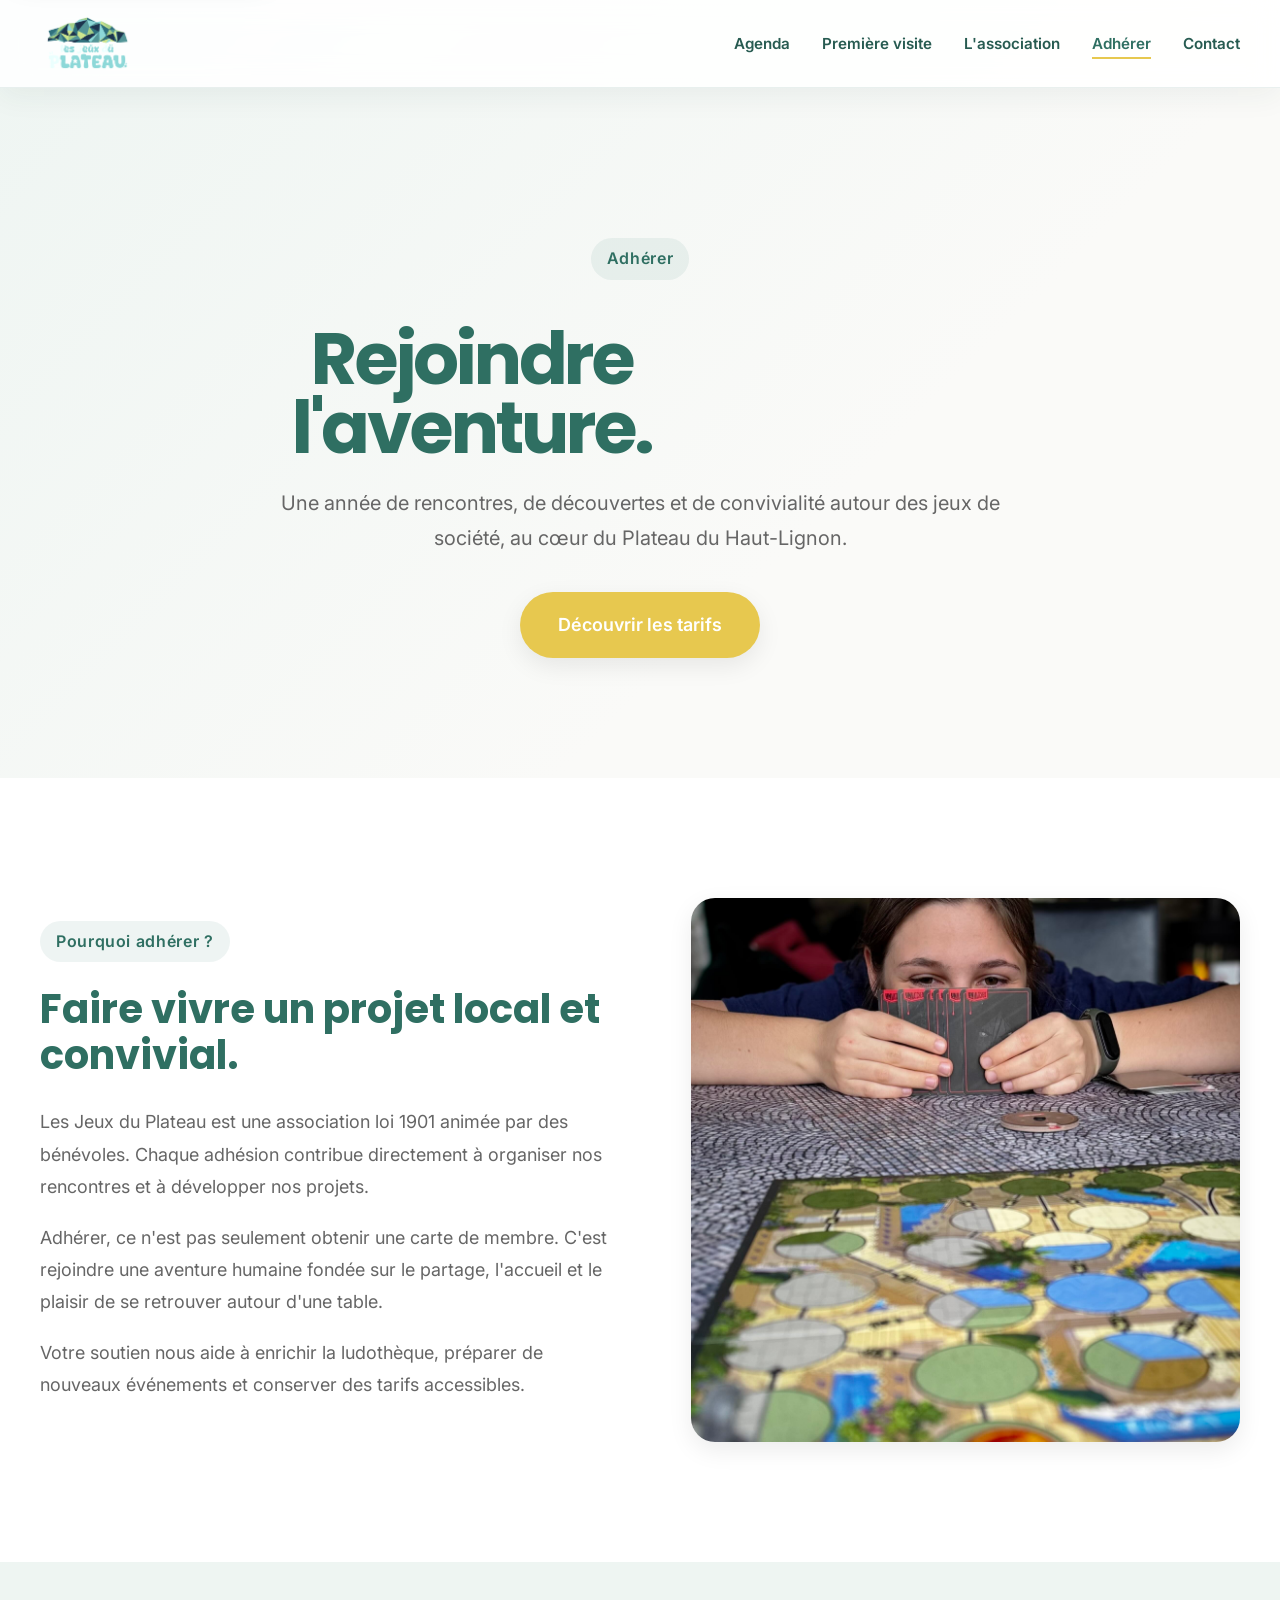
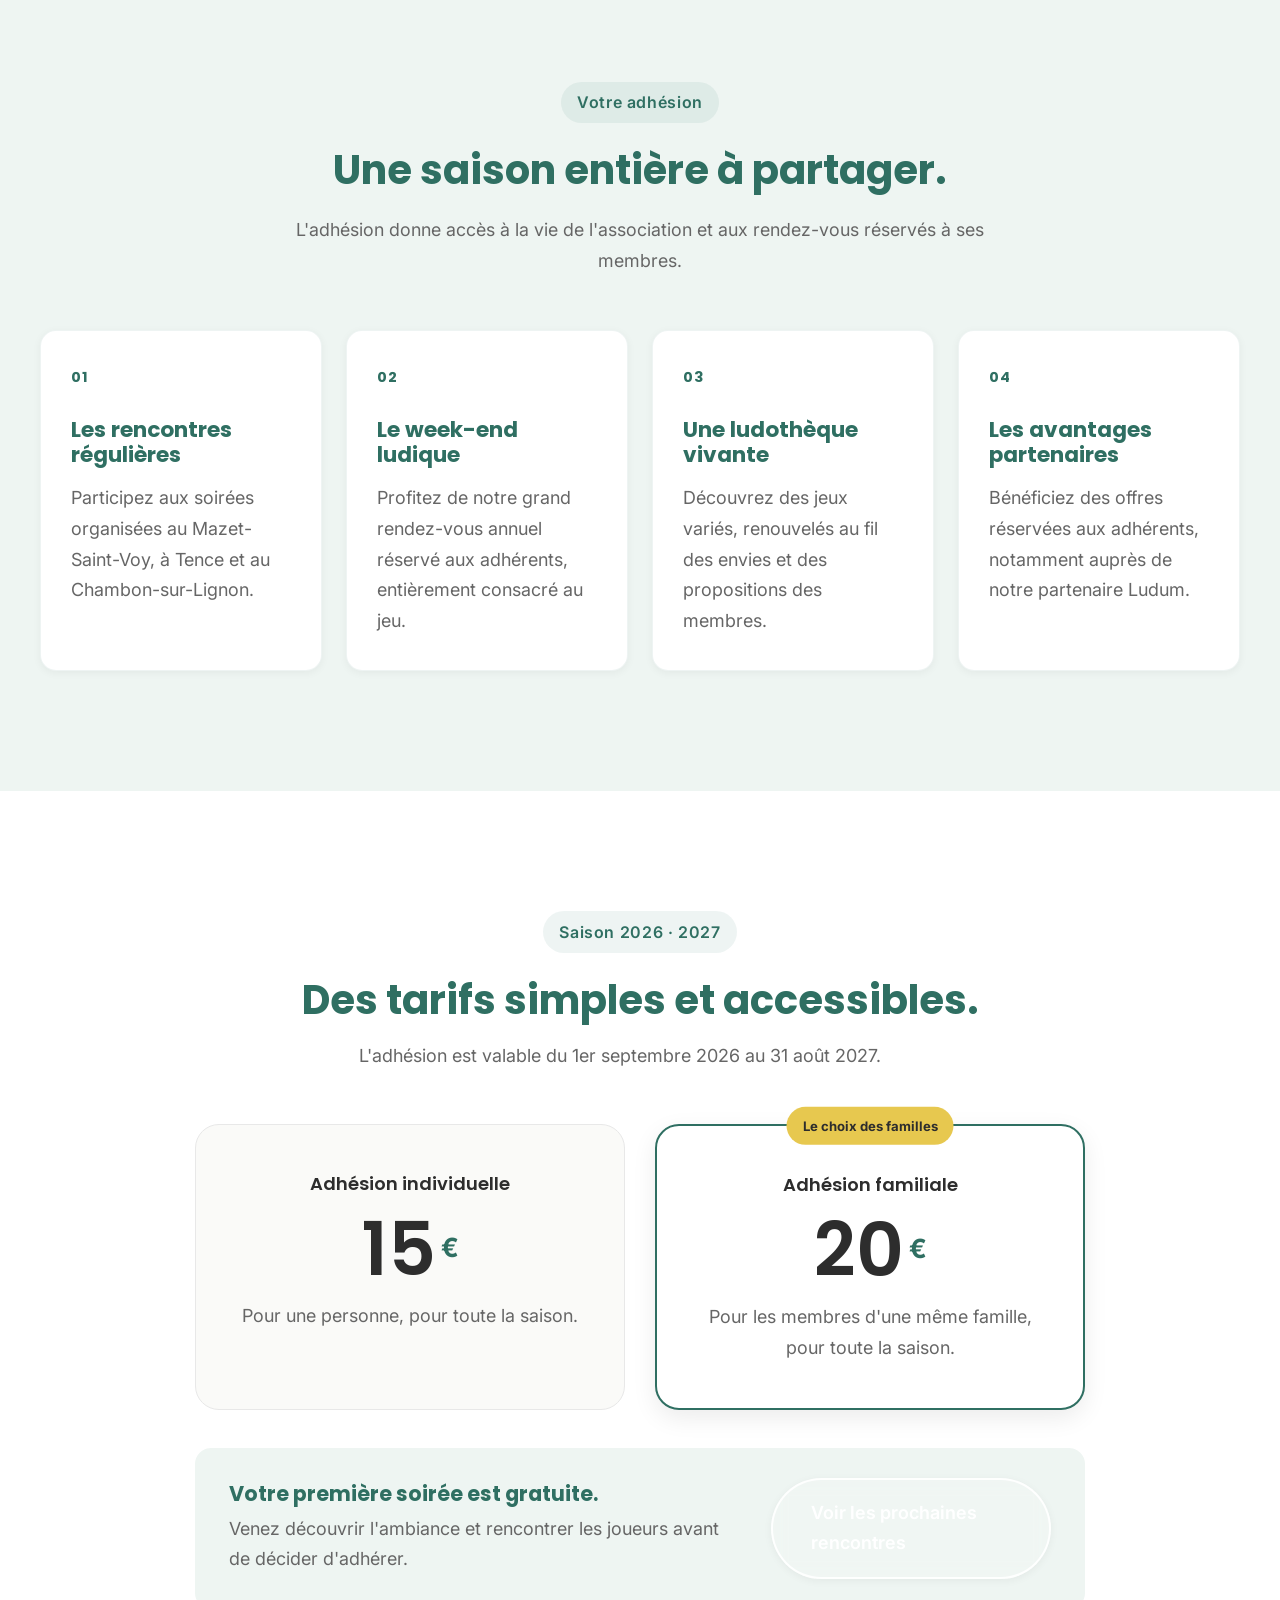
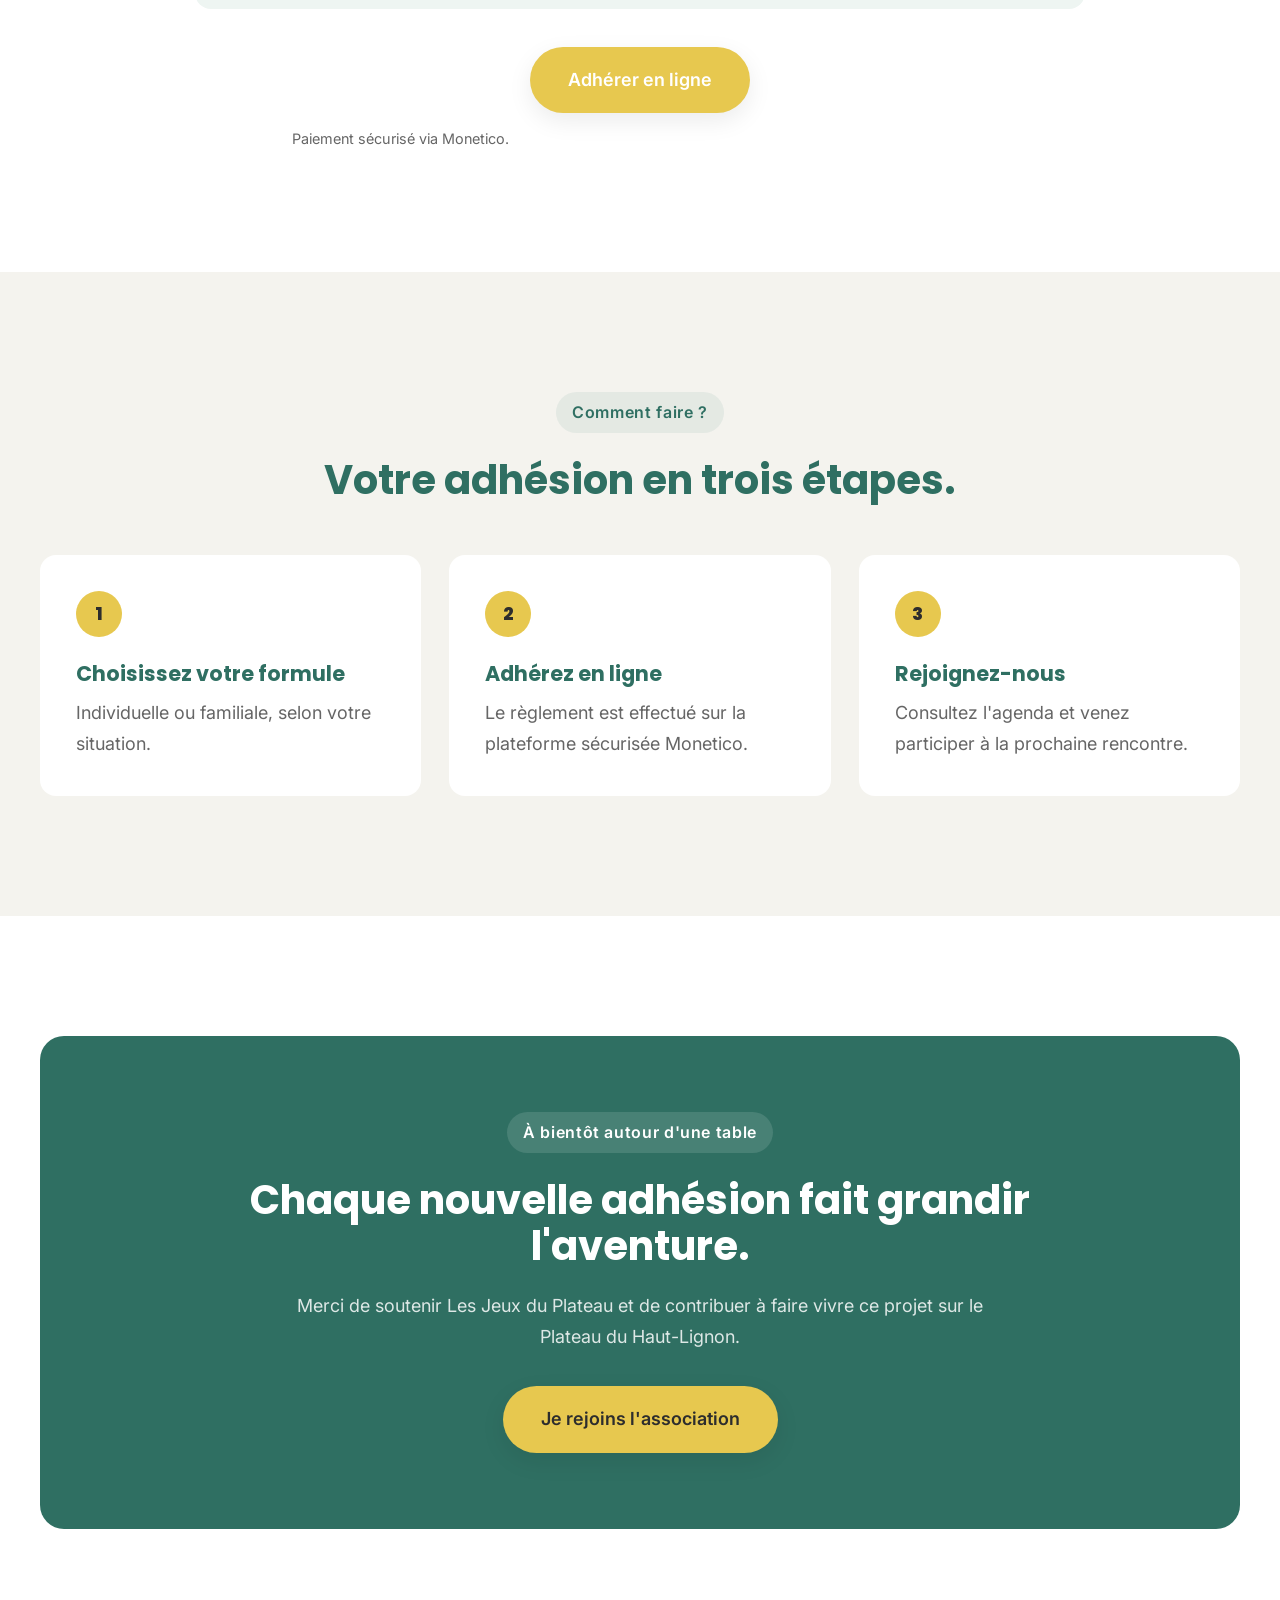
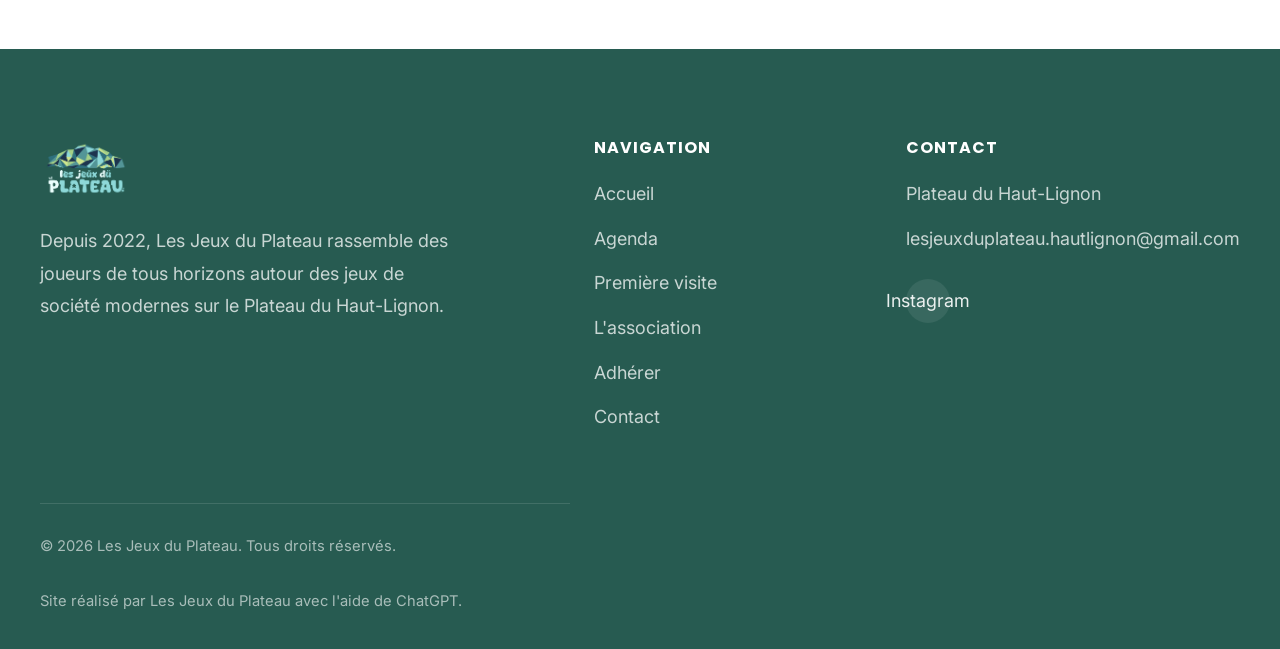
==== commit 3e5afbf3: "Intégration finale des photos du site" ====
--- a/adherer.html
+++ b/adherer.html
@@ -11,14 +11,14 @@
 <meta content="Adhérer | Les Jeux du Plateau" property="og:title"/>
 <meta content="Rejoignez Les Jeux du Plateau : adhésion individuelle ou familiale, soirées mensuelles et avantages réservés aux adhérents." property="og:description"/>
 <meta content="website" property="og:type"/>
-<meta content="https://lesjeuxduplateau.fr/assets/images/hero/hero.jpg" property="og:image"/>
+<meta content="https://lesjeuxduplateau.fr/assets/images/adherer/adherer.jpg" property="og:image"/>
 <link href="assets/logos/favicon.png" rel="icon" type="image/png"/>
 <link href="https://fonts.googleapis.com" rel="preconnect"/>
 <link crossorigin="" href="https://fonts.gstatic.com" rel="preconnect"/>
 <link href="https://fonts.googleapis.com/css2?family=Inter:wght@400;500;600;700&amp;family=Poppins:wght@500;600;700;800&amp;display=swap" rel="stylesheet"/>
 <link href="assets/css/style.css" rel="stylesheet"/>
 <link href="assets/css/adherer.css" rel="stylesheet"/>
-<meta content="index, follow, max-image-preview:large" name="robots"/><meta content="fr_FR" property="og:locale"/><meta content="Les Jeux du Plateau" property="og:site_name"/><meta content="https://lesjeuxduplateau.fr/adherer.html" property="og:url"/><meta content="Les Jeux du Plateau — association de jeux de société" property="og:image:alt"/><meta content="summary_large_image" name="twitter:card"/><meta content="Adhérer | Les Jeux du Plateau" name="twitter:title"/><meta content="Rejoignez Les Jeux du Plateau : adhésion individuelle ou familiale, soirées mensuelles et avantages réservés aux adhérents." name="twitter:description"/><meta content="https://lesjeuxduplateau.fr/assets/images/hero/hero.jpg" name="twitter:image"/><link href="https://lesjeuxduplateau.fr/adherer.html" rel="canonical"/><link href="site.webmanifest" rel="manifest"/><link href="assets/logos/apple-touch-icon.png" rel="apple-touch-icon" sizes="180x180"/></head>
+<meta content="index, follow, max-image-preview:large" name="robots"/><meta content="fr_FR" property="og:locale"/><meta content="Les Jeux du Plateau" property="og:site_name"/><meta content="https://lesjeuxduplateau.fr/adherer.html" property="og:url"/><meta content="Les Jeux du Plateau — association de jeux de société" property="og:image:alt"/><meta content="summary_large_image" name="twitter:card"/><meta content="Adhérer | Les Jeux du Plateau" name="twitter:title"/><meta content="Rejoignez Les Jeux du Plateau : adhésion individuelle ou familiale, soirées mensuelles et avantages réservés aux adhérents." name="twitter:description"/><meta content="https://lesjeuxduplateau.fr/assets/images/adherer/adherer.jpg" name="twitter:image"/><link href="https://lesjeuxduplateau.fr/adherer.html" rel="canonical"/><link href="site.webmanifest" rel="manifest"/><link href="assets/logos/apple-touch-icon.png" rel="apple-touch-icon" sizes="180x180"/></head>
 <body class="membership-page"><a class="skip-link" href="#contenu-principal">Aller au contenu principal</a>
 <header class="site-header" id="site-header">
 <div class="container">
@@ -58,7 +58,7 @@
 <p>Votre soutien nous aide à enrichir la ludothèque, préparer de nouveaux événements et conserver des tarifs accessibles.</p>
 </div>
 <div class="membership-story-image">
-<img alt="Des adhérents des Jeux du Plateau réunis autour d'une partie" loading="lazy" src="assets/images/association/partage.jpg"/>
+<img alt="Des adhérents des Jeux du Plateau réunis autour d'une partie" loading="lazy" src="assets/images/adherer/adherer.jpg"/>
 </div>
 </div>
 </section>
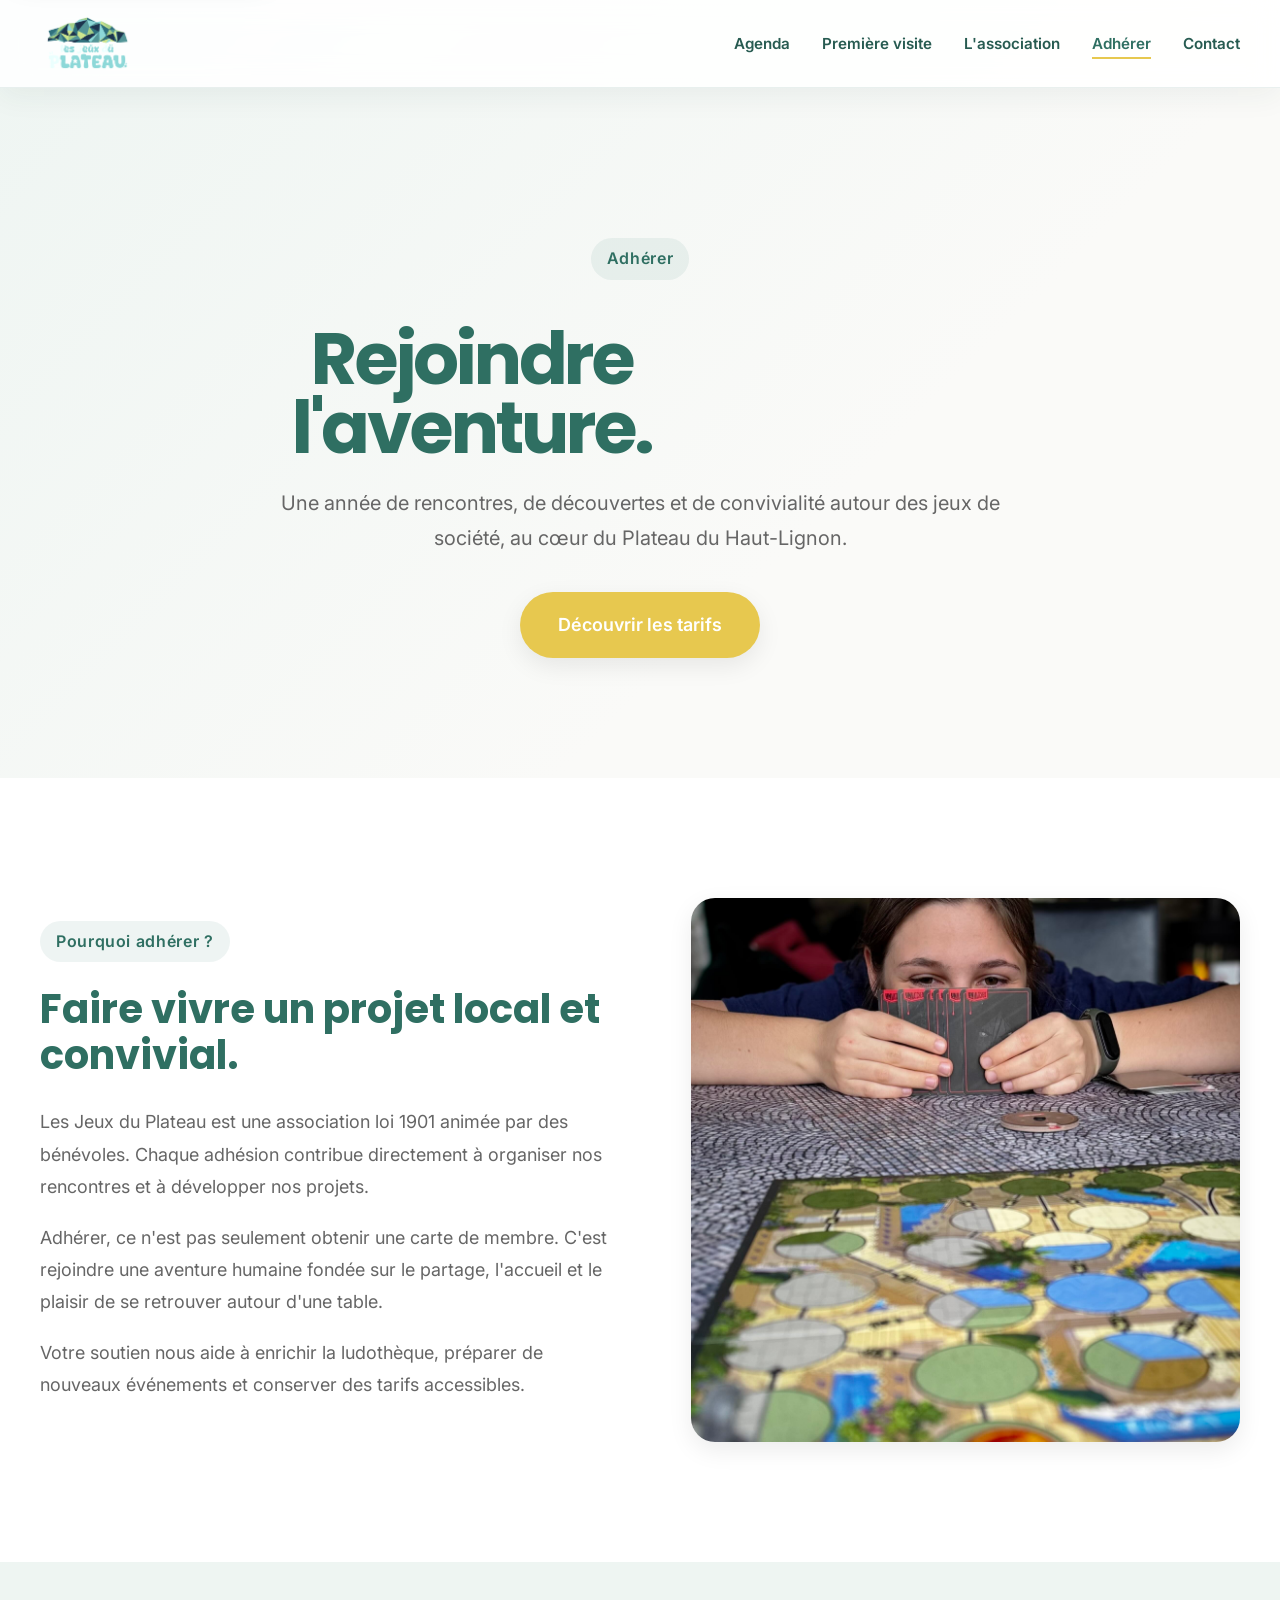
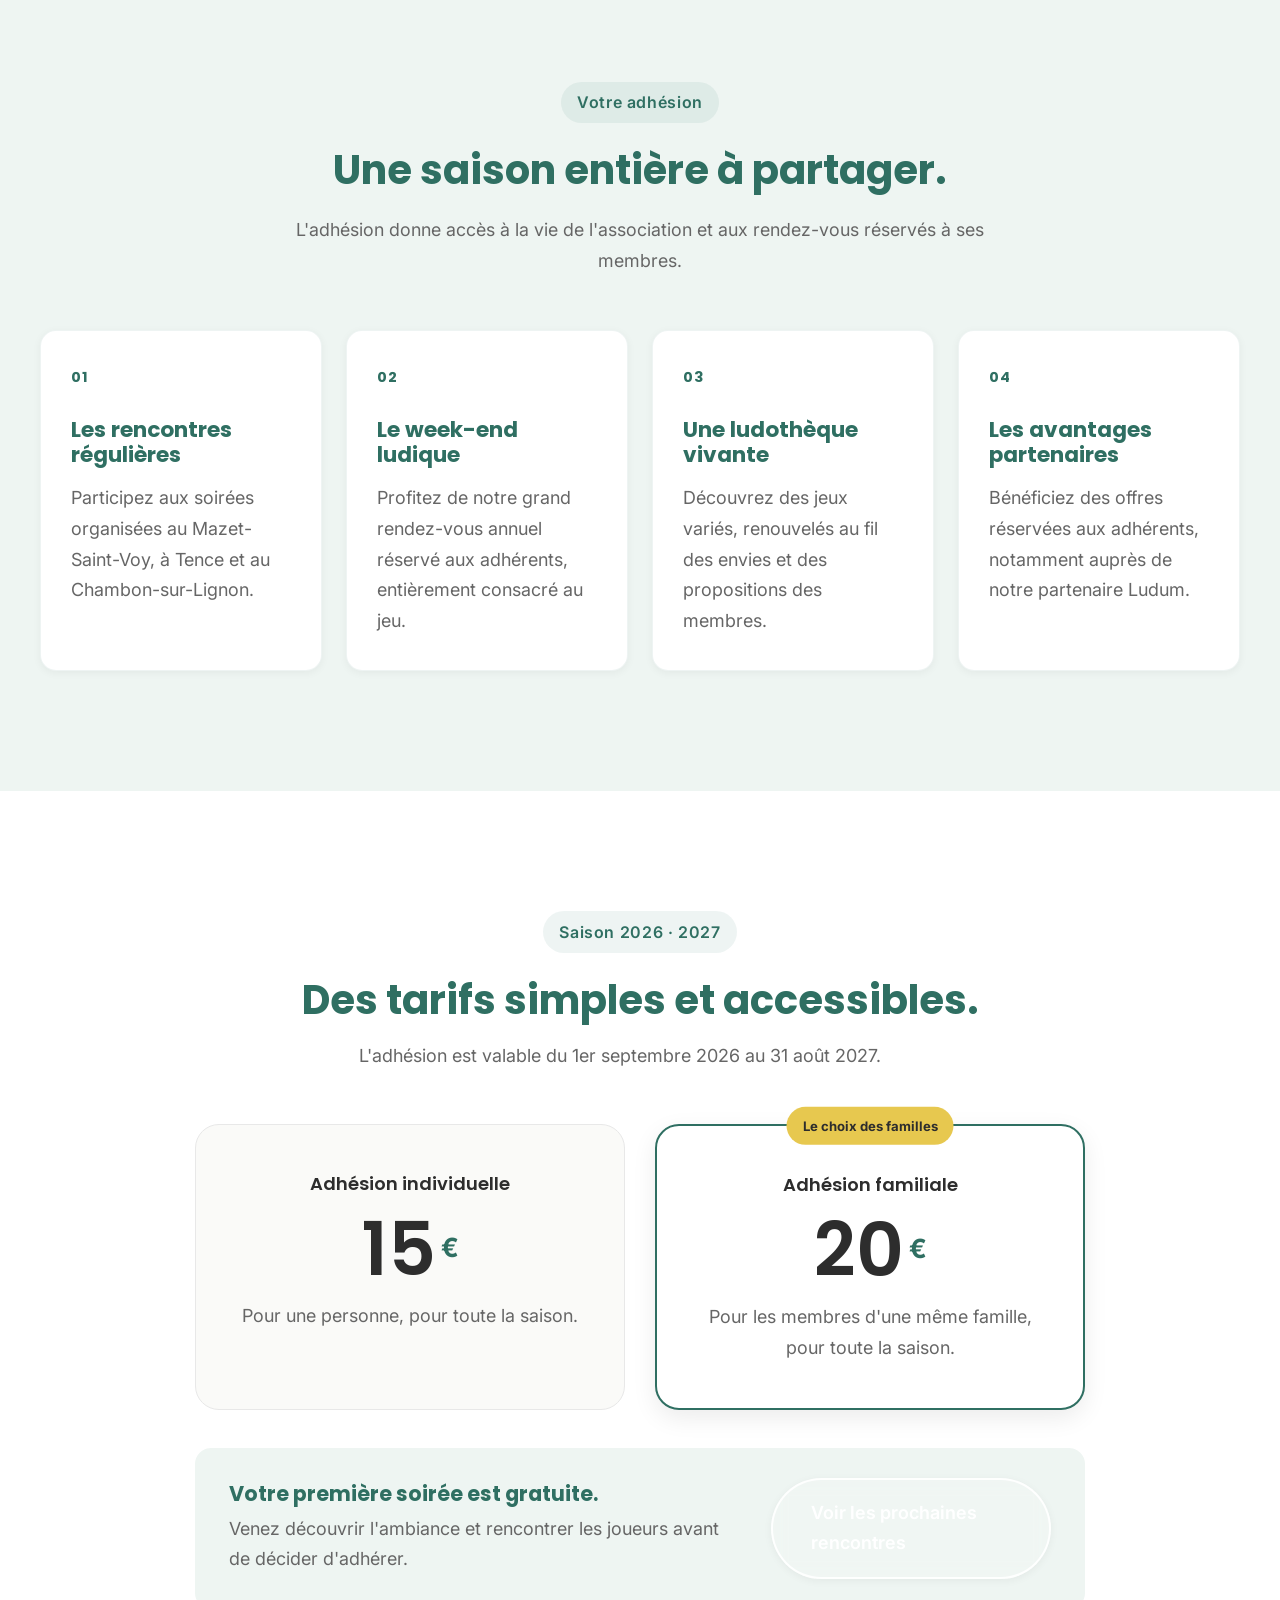
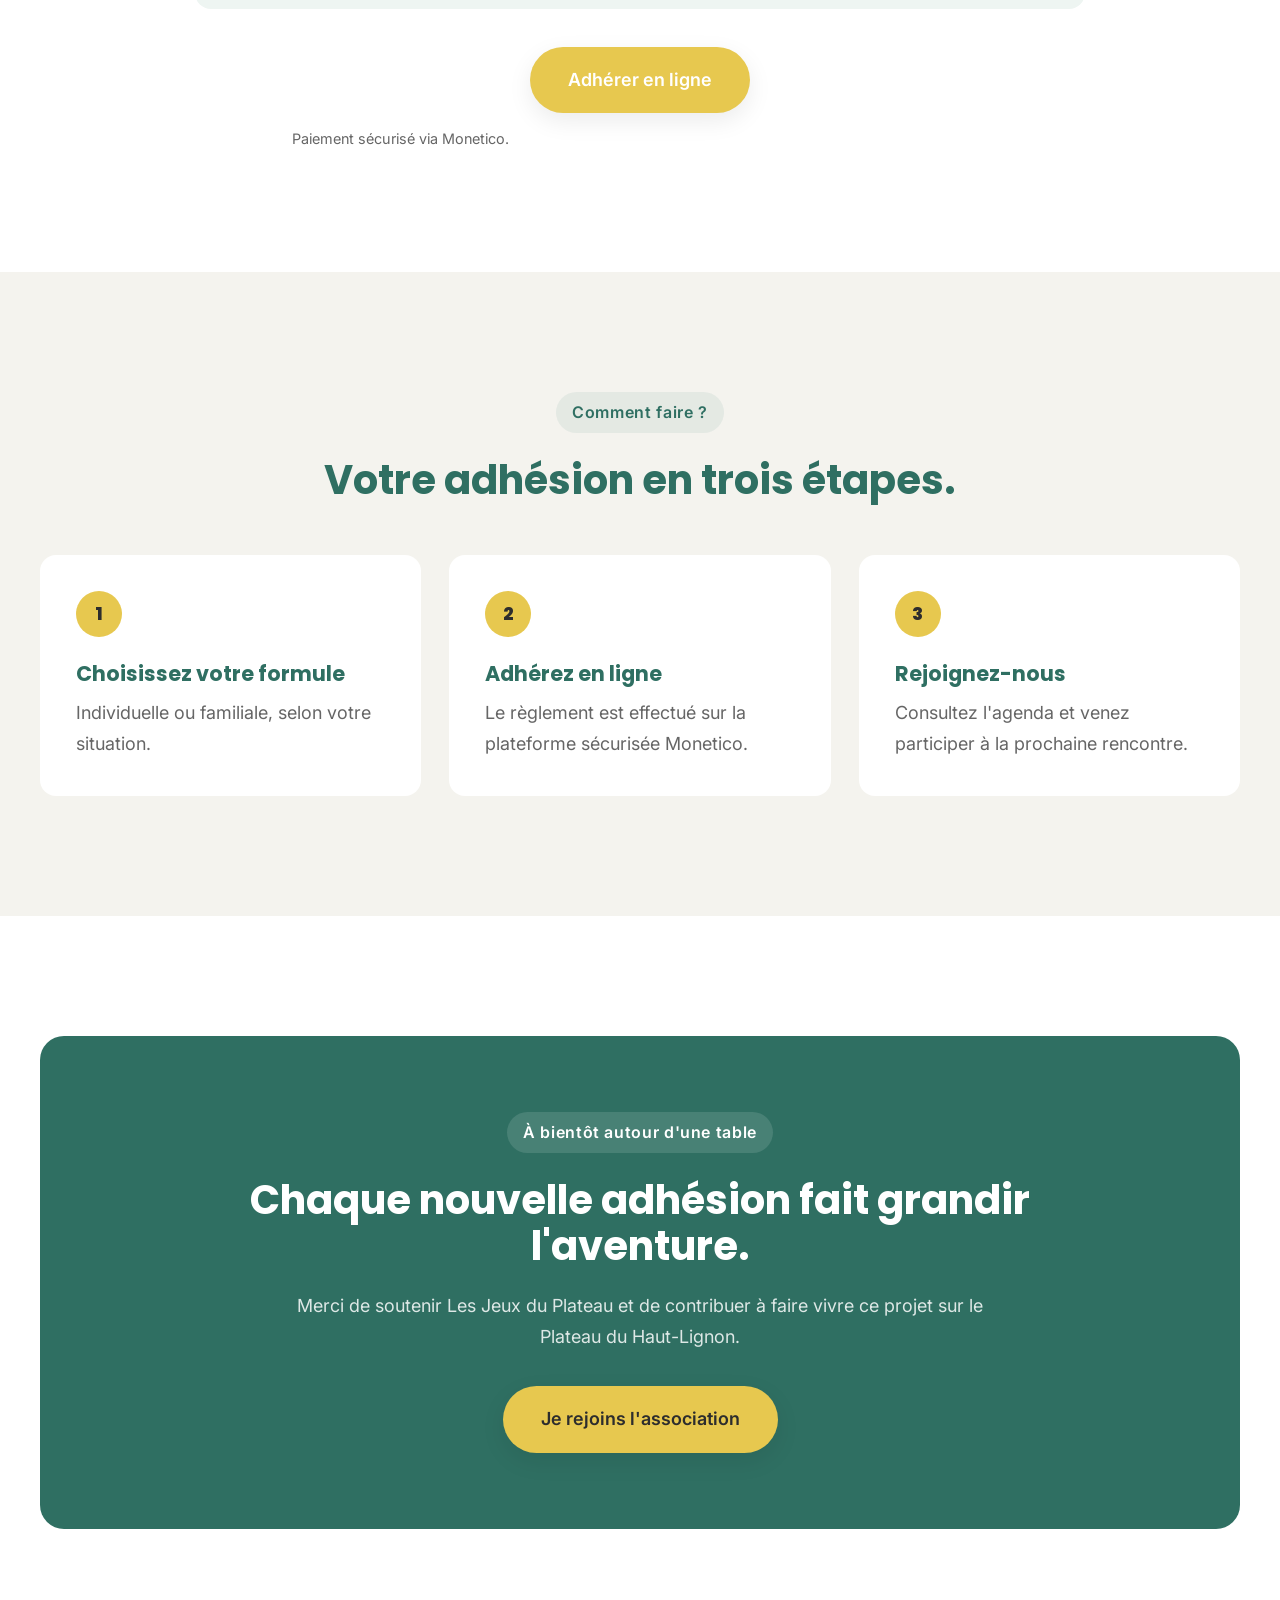
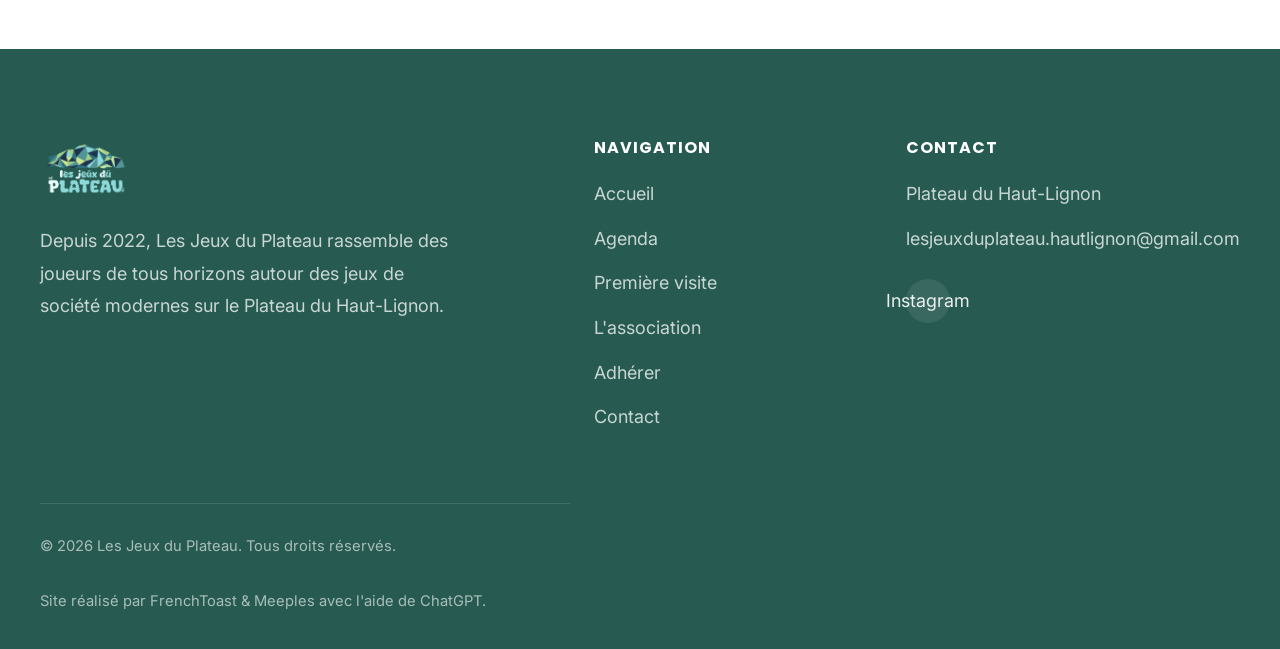
==== commit 360eff06: "FT&M" ====
--- a/adherer.html
+++ b/adherer.html
@@ -169,7 +169,7 @@
 <div class="container">
 <div class="footer-bottom">
 <p>© 2026 Les Jeux du Plateau. Tous droits réservés.</p>
-<p class="footer-credit">Site réalisé par Les Jeux du Plateau avec l'aide de ChatGPT.</p>
+<p class="footer-credit">Site réalisé par FrenchToast & Meeples avec l'aide de ChatGPT.</p>
 </div>
 </div>
 </footer>
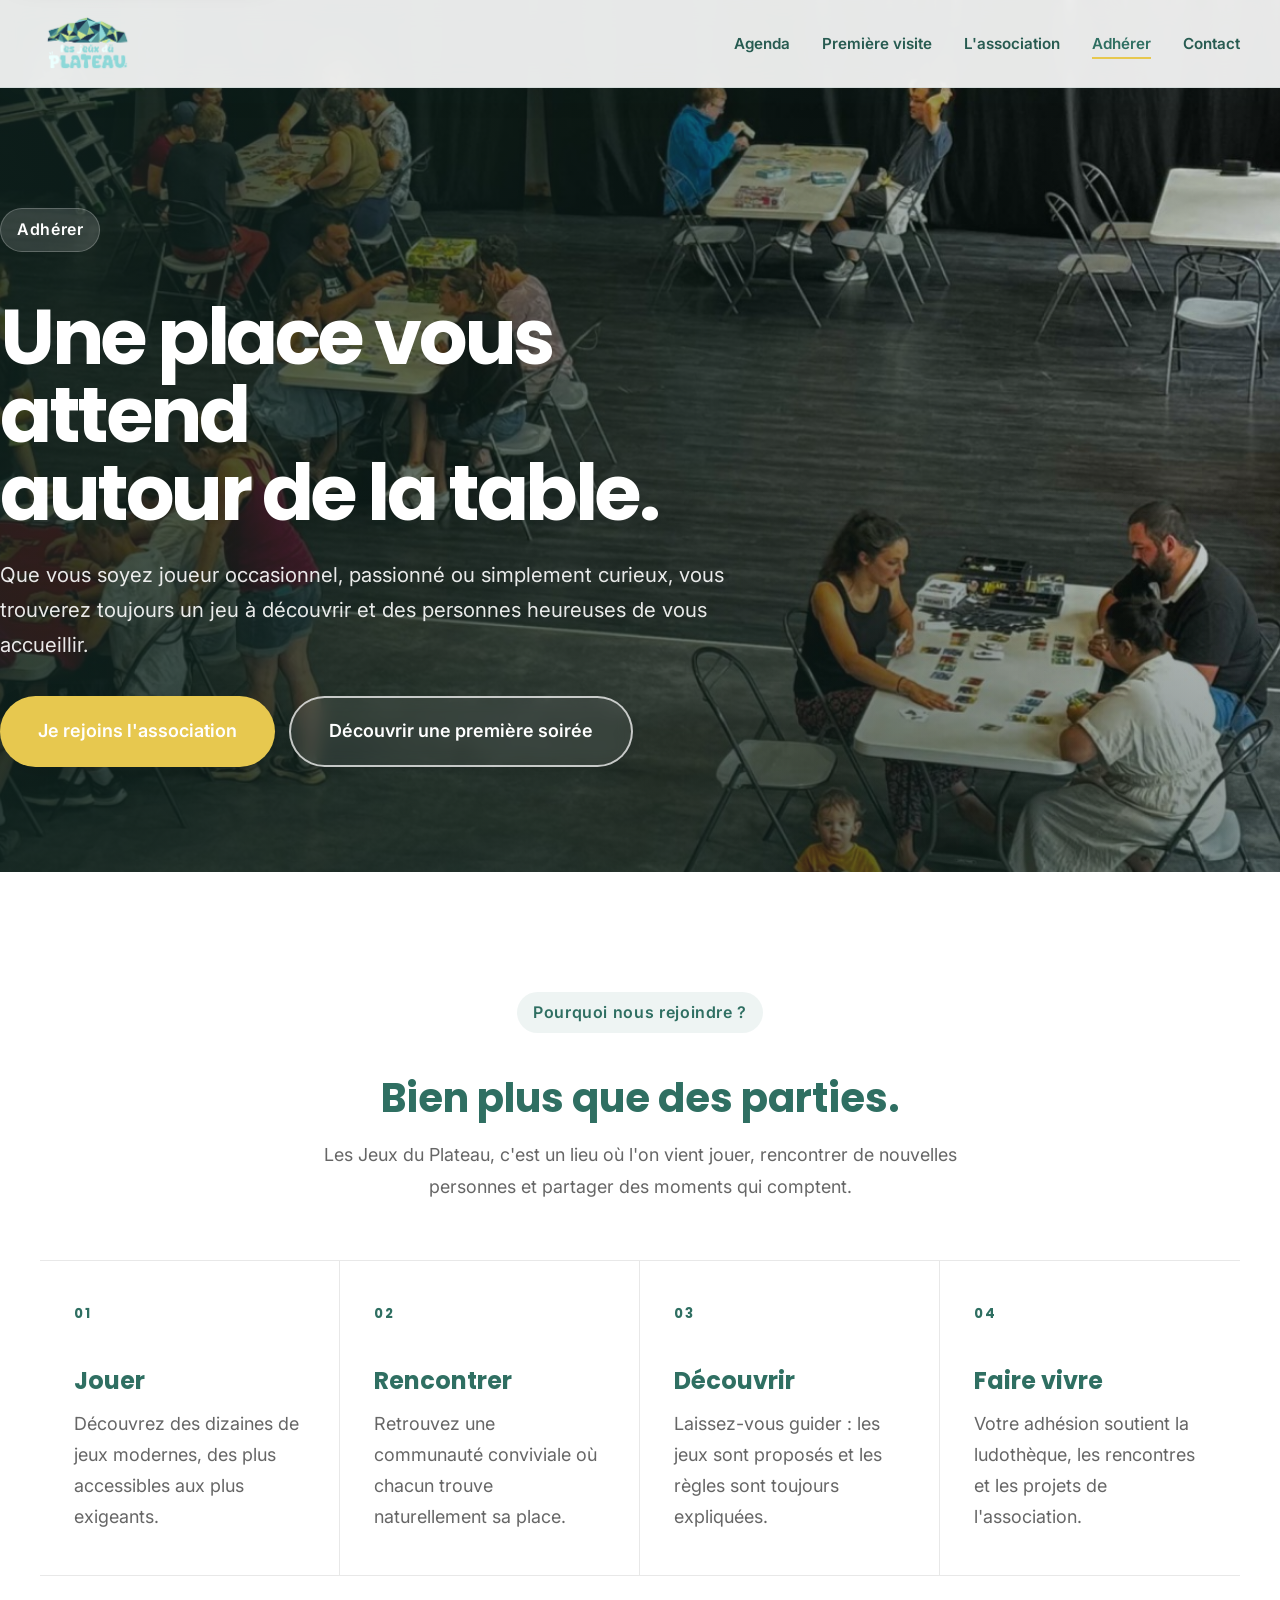
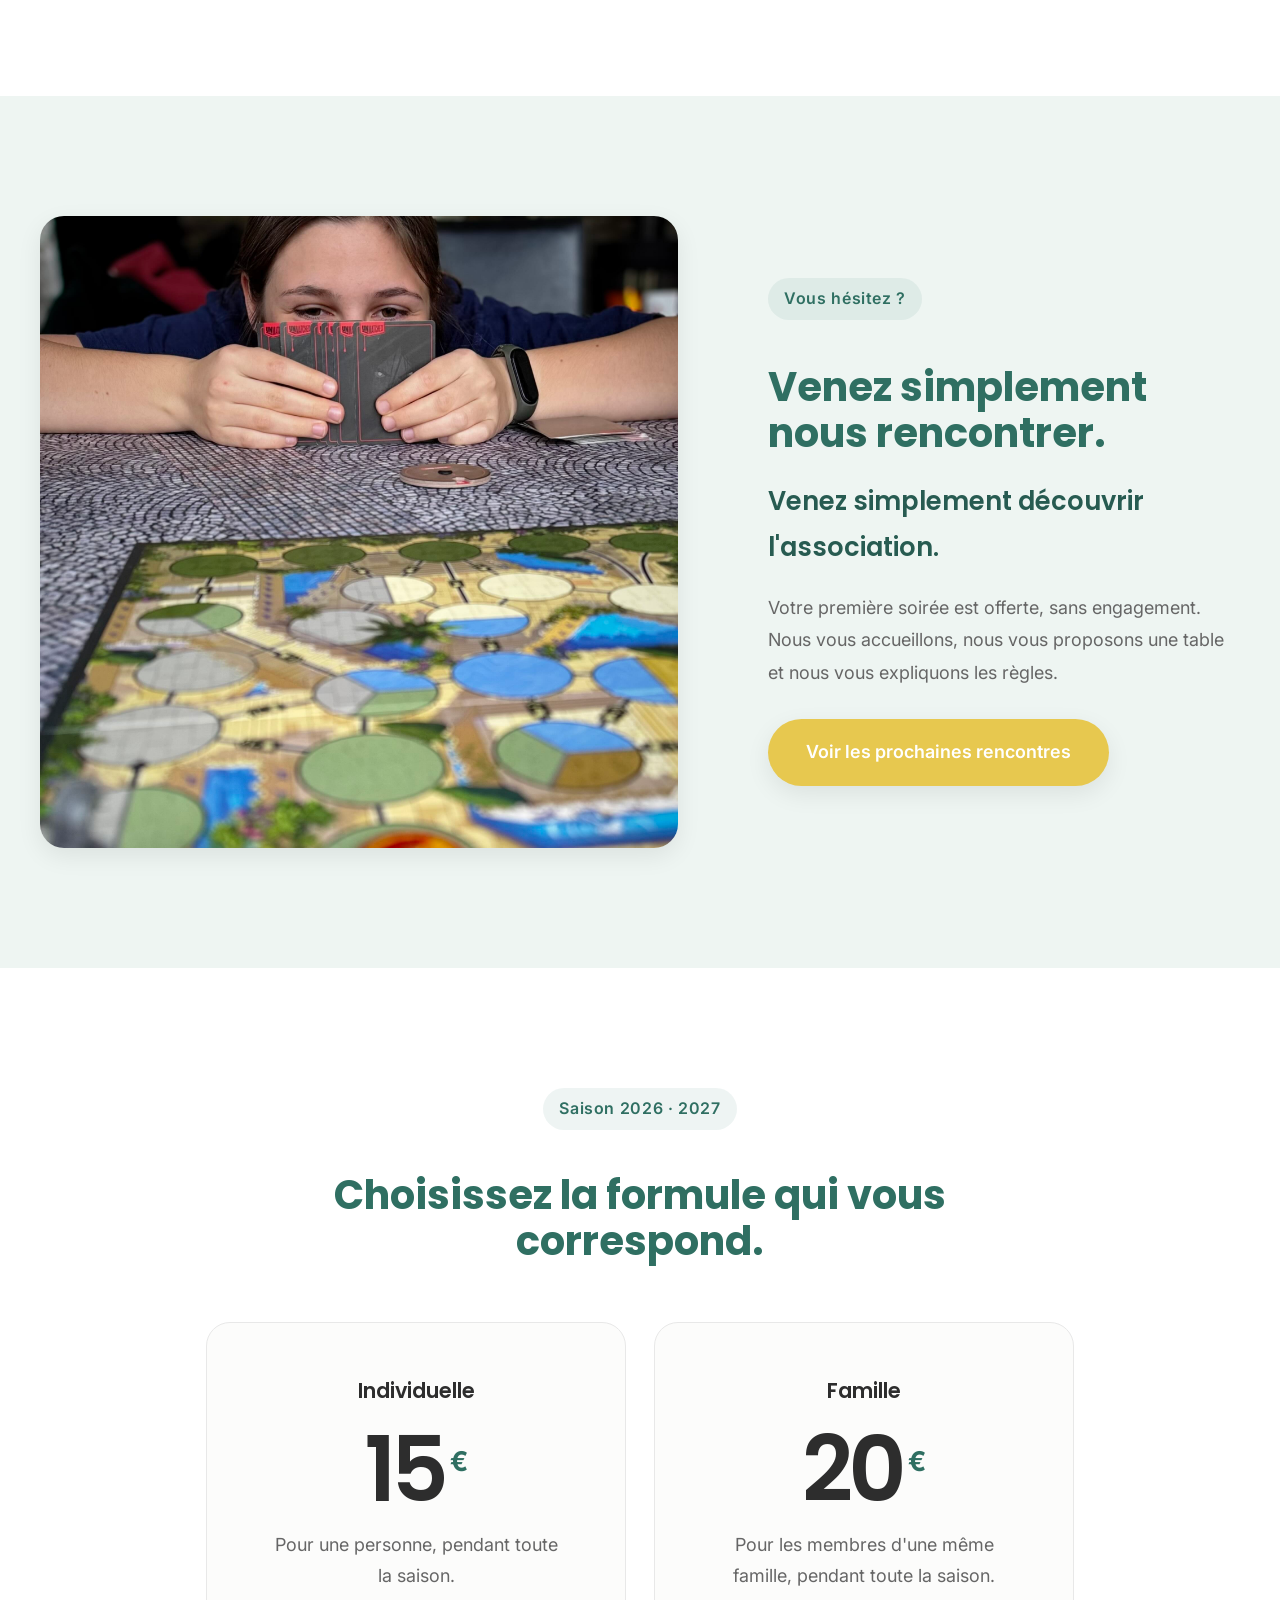
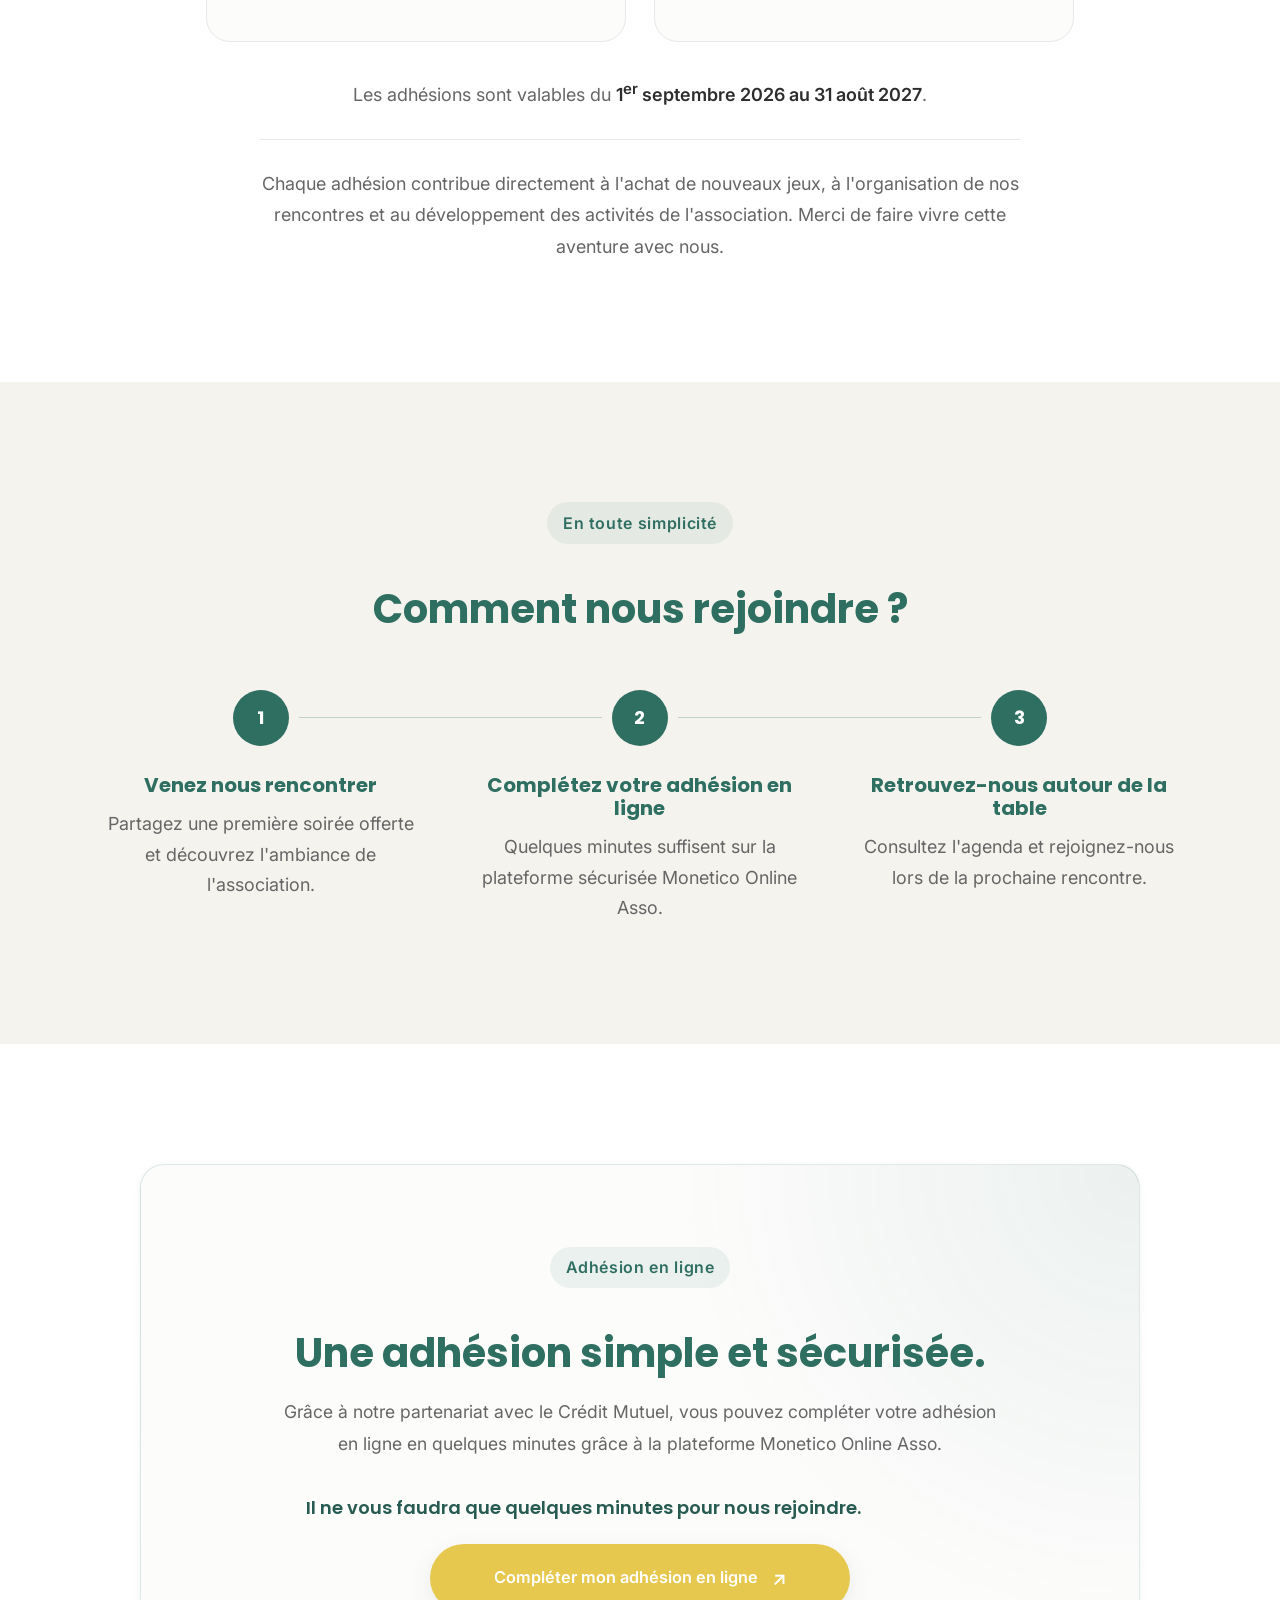
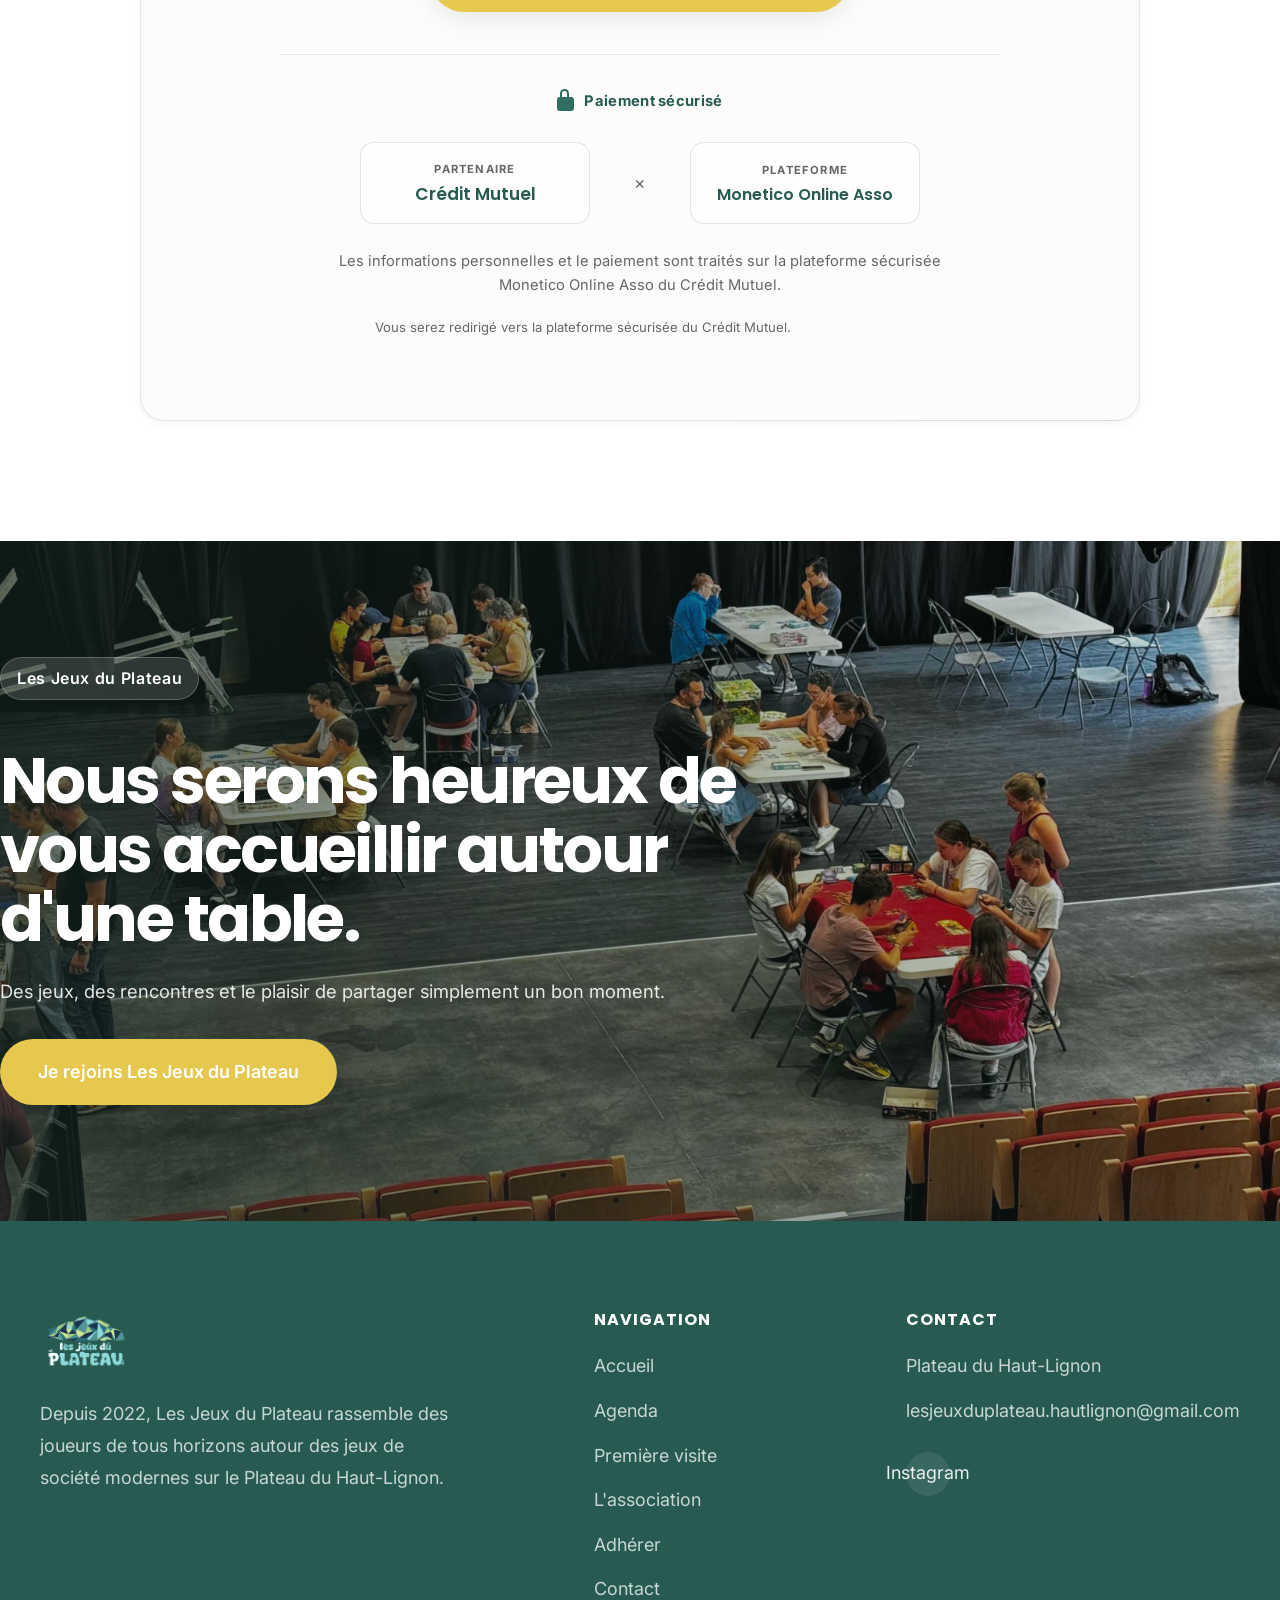
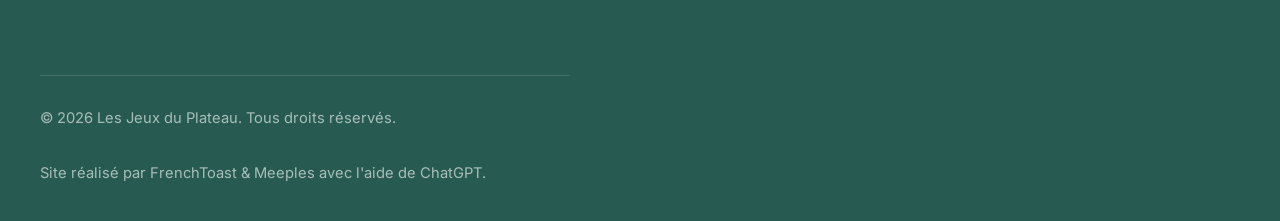
==== commit fec0e37c: "MAJ" ====
--- a/adherer.html
+++ b/adherer.html
@@ -1,178 +1,464 @@
 <!DOCTYPE html>
-
 <html lang="fr">
+
 <head>
-<meta charset="utf-8"/>
-<meta content="width=device-width, initial-scale=1" name="viewport"/>
-<title>Adhérer | Les Jeux du Plateau</title>
-<meta content="Rejoignez Les Jeux du Plateau : adhésion individuelle ou familiale, soirées mensuelles et avantages réservés aux adhérents." name="description"/>
-<meta content="Les Jeux du Plateau" name="author"/>
-<meta content="#2F6F62" name="theme-color"/>
-<meta content="Adhérer | Les Jeux du Plateau" property="og:title"/>
-<meta content="Rejoignez Les Jeux du Plateau : adhésion individuelle ou familiale, soirées mensuelles et avantages réservés aux adhérents." property="og:description"/>
-<meta content="website" property="og:type"/>
-<meta content="https://lesjeuxduplateau.fr/assets/images/adherer/adherer.jpg" property="og:image"/>
-<link href="assets/logos/favicon.png" rel="icon" type="image/png"/>
-<link href="https://fonts.googleapis.com" rel="preconnect"/>
-<link crossorigin="" href="https://fonts.gstatic.com" rel="preconnect"/>
-<link href="https://fonts.googleapis.com/css2?family=Inter:wght@400;500;600;700&amp;family=Poppins:wght@500;600;700;800&amp;display=swap" rel="stylesheet"/>
-<link href="assets/css/style.css" rel="stylesheet"/>
-<link href="assets/css/adherer.css" rel="stylesheet"/>
-<meta content="index, follow, max-image-preview:large" name="robots"/><meta content="fr_FR" property="og:locale"/><meta content="Les Jeux du Plateau" property="og:site_name"/><meta content="https://lesjeuxduplateau.fr/adherer.html" property="og:url"/><meta content="Les Jeux du Plateau — association de jeux de société" property="og:image:alt"/><meta content="summary_large_image" name="twitter:card"/><meta content="Adhérer | Les Jeux du Plateau" name="twitter:title"/><meta content="Rejoignez Les Jeux du Plateau : adhésion individuelle ou familiale, soirées mensuelles et avantages réservés aux adhérents." name="twitter:description"/><meta content="https://lesjeuxduplateau.fr/assets/images/adherer/adherer.jpg" name="twitter:image"/><link href="https://lesjeuxduplateau.fr/adherer.html" rel="canonical"/><link href="site.webmanifest" rel="manifest"/><link href="assets/logos/apple-touch-icon.png" rel="apple-touch-icon" sizes="180x180"/></head>
-<body class="membership-page"><a class="skip-link" href="#contenu-principal">Aller au contenu principal</a>
-<header class="site-header" id="site-header">
-<div class="container">
-<a aria-label="Accueil" class="logo" href="index.html">
-<img alt="Logo Les Jeux du Plateau" src="assets/logos/logo.png"/>
-</a>
-<nav aria-label="Navigation principale" class="main-nav" id="main-nav">
-<ul>
-<li><a href="agenda.html">Agenda</a></li>
-<li><a href="premiere-visite.html">Première visite</a></li>
-<li><a href="association.html">L'association</a></li>
-<li><a aria-current="page" href="adherer.html">Adhérer</a></li>
-<li><a href="contact.html">Contact</a></li>
-</ul>
-</nav>
-<button aria-controls="main-nav" aria-expanded="false" aria-label="Ouvrir le menu" class="menu-toggle" id="menu-toggle" type="button">
-<span></span><span></span><span></span>
-</button>
-</div>
-</header>
-<main id="contenu-principal">
-<section class="page-hero membership-hero">
-<div class="container">
-<span class="section-tag">Adhérer</span>
-<h1>Rejoindre l'aventure.</h1>
-<p>Une année de rencontres, de découvertes et de convivialité autour des jeux de société, au cœur du Plateau du Haut-Lignon.</p>
-<a class="button button-primary" href="#tarifs">Découvrir les tarifs</a>
-</div>
-</section>
-<section class="membership-story">
-<div class="container membership-story-grid">
-<div class="membership-story-content">
-<span class="section-tag">Pourquoi adhérer ?</span>
-<h2>Faire vivre un projet local et convivial.</h2>
-<p>Les Jeux du Plateau est une association loi 1901 animée par des bénévoles. Chaque adhésion contribue directement à organiser nos rencontres et à développer nos projets.</p>
-<p>Adhérer, ce n'est pas seulement obtenir une carte de membre. C'est rejoindre une aventure humaine fondée sur le partage, l'accueil et le plaisir de se retrouver autour d'une table.</p>
-<p>Votre soutien nous aide à enrichir la ludothèque, préparer de nouveaux événements et conserver des tarifs accessibles.</p>
-</div>
-<div class="membership-story-image">
-<img alt="Des adhérents des Jeux du Plateau réunis autour d'une partie" loading="lazy" src="assets/images/adherer/adherer.jpg"/>
-</div>
-</div>
-</section>
-<section class="membership-benefits">
-<div class="container">
-<span class="section-tag">Votre adhésion</span>
-<h2>Une saison entière à partager.</h2>
-<p class="section-intro">L'adhésion donne accès à la vie de l'association et aux rendez-vous réservés à ses membres.</p>
-<div class="benefits-grid">
-<article class="benefit-card">
-<span class="benefit-number">01</span>
-<h3>Les rencontres régulières</h3>
-<p>Participez aux soirées organisées au Mazet-Saint-Voy, à Tence et au Chambon-sur-Lignon.</p>
-</article>
-<article class="benefit-card">
-<span class="benefit-number">02</span>
-<h3>Le week-end ludique</h3>
-<p>Profitez de notre grand rendez-vous annuel réservé aux adhérents, entièrement consacré au jeu.</p>
-</article>
-<article class="benefit-card">
-<span class="benefit-number">03</span>
-<h3>Une ludothèque vivante</h3>
-<p>Découvrez des jeux variés, renouvelés au fil des envies et des propositions des membres.</p>
-</article>
-<article class="benefit-card">
-<span class="benefit-number">04</span>
-<h3>Les avantages partenaires</h3>
-<p>Bénéficiez des offres réservées aux adhérents, notamment auprès de notre partenaire Ludum.</p>
-</article>
-</div>
-</div>
-</section>
-<section class="membership-pricing" id="tarifs">
-<div class="container">
-<div class="pricing-heading">
-<span class="section-tag">Saison 2026 · 2027</span>
-<h2>Des tarifs simples et accessibles.</h2>
-<p>L'adhésion est valable du 1er septembre 2026 au 31 août 2027.</p>
-</div>
-<div class="pricing-grid">
-<article class="pricing-card">
-<p class="pricing-label">Adhésion individuelle</p>
-<p class="price"><strong>15</strong><span>€</span></p>
-<p>Pour une personne, pour toute la saison.</p>
-</article>
-<article class="pricing-card pricing-card-featured">
-<span class="pricing-badge">Le choix des familles</span>
-<p class="pricing-label">Adhésion familiale</p>
-<p class="price"><strong>20</strong><span>€</span></p>
-<p>Pour les membres d'une même famille, pour toute la saison.</p>
-</article>
-</div>
-<div class="first-visit-note">
-<div>
-<h3>Votre première soirée est gratuite.</h3>
-<p>Venez découvrir l'ambiance et rencontrer les joueurs avant de décider d'adhérer.</p>
-</div>
-<a class="button button-secondary" href="agenda.html">Voir les prochaines rencontres</a>
-</div>
-<div class="pricing-action">
-<a class="button button-primary" href="https://www.monetico-online-asso.com/les-jeux-du-plateau/adhesion_2026_2027" rel="noopener noreferrer" target="_blank">Adhérer en ligne</a>
-<p>Paiement sécurisé via Monetico.</p>
-</div>
-</div>
-</section>
-<section class="membership-steps">
-<div class="container">
-<span class="section-tag">Comment faire ?</span>
-<h2>Votre adhésion en trois étapes.</h2>
-<div class="steps-grid">
-<article><span>1</span><h3>Choisissez votre formule</h3><p>Individuelle ou familiale, selon votre situation.</p></article>
-<article><span>2</span><h3>Adhérez en ligne</h3><p>Le règlement est effectué sur la plateforme sécurisée Monetico.</p></article>
-<article><span>3</span><h3>Rejoignez-nous</h3><p>Consultez l'agenda et venez participer à la prochaine rencontre.</p></article>
-</div>
-</div>
-</section>
-<section class="membership-cta">
-<div class="container">
-<div class="membership-cta-card">
-<span class="section-tag">À bientôt autour d'une table</span>
-<h2>Chaque nouvelle adhésion fait grandir l'aventure.</h2>
-<p>Merci de soutenir Les Jeux du Plateau et de contribuer à faire vivre ce projet sur le Plateau du Haut-Lignon.</p>
-<div class="membership-cta-buttons">
-<a class="button button-primary" href="https://www.monetico-online-asso.com/les-jeux-du-plateau/adhesion_2026_2027" rel="noopener noreferrer" target="_blank">Je rejoins l'association</a>
-</div>
-</div>
-</div>
-</section>
-</main>
-<footer class="site-footer">
-<div class="container">
-<div>
-<img alt="Logo Les Jeux du Plateau" class="footer-logo" src="assets/logos/logo.png"/>
-<p class="footer-description">Depuis 2022, Les Jeux du Plateau rassemble des joueurs de tous horizons autour des jeux de société modernes sur le Plateau du Haut-Lignon.</p>
-</div>
-<div>
-<h3 class="footer-title">Navigation</h3>
-<div class="footer-links">
-<a href="index.html">Accueil</a><a href="agenda.html">Agenda</a><a href="premiere-visite.html">Première visite</a><a href="association.html">L'association</a><a href="adherer.html">Adhérer</a><a href="contact.html">Contact</a>
-</div>
-</div>
-<div>
-<h3 class="footer-title">Contact</h3>
-<div class="footer-contact"><p>Plateau du Haut-Lignon</p><p>lesjeuxduplateau.hautlignon@gmail.com</p></div>
-<div class="footer-social"><a aria-label="Instagram" href="#">Instagram</a></div>
-</div>
-</div>
-<div class="container">
-<div class="footer-bottom">
-<p>© 2026 Les Jeux du Plateau. Tous droits réservés.</p>
-<p class="footer-credit">Site réalisé par FrenchToast & Meeples avec l'aide de ChatGPT.</p>
-</div>
-</div>
-</footer>
-<script defer="" src="assets/js/main.js"></script>
+    <meta charset="utf-8">
+    <meta name="viewport" content="width=device-width, initial-scale=1">
+
+    <title>Adhérer | Les Jeux du Plateau</title>
+
+    <meta name="description"
+          content="Rejoignez Les Jeux du Plateau : une première soirée offerte, des rencontres conviviales et une adhésion en ligne simple et sécurisée.">
+
+    <meta name="author" content="Les Jeux du Plateau">
+    <meta name="theme-color" content="#2F6F62">
+    <meta name="robots" content="index, follow, max-image-preview:large">
+
+    <meta property="og:locale" content="fr_FR">
+    <meta property="og:site_name" content="Les Jeux du Plateau">
+    <meta property="og:title" content="Adhérer | Les Jeux du Plateau">
+    <meta property="og:description"
+          content="Une place vous attend autour de la table. Découvrez comment rejoindre Les Jeux du Plateau.">
+    <meta property="og:type" content="website">
+    <meta property="og:url" content="https://lesjeuxduplateau.fr/adherer.html">
+    <meta property="og:image"
+          content="https://lesjeuxduplateau.fr/assets/images/adherer/hero-adherer.jpg">
+    <meta property="og:image:alt"
+          content="Une rencontre des Jeux du Plateau autour de plusieurs tables de jeux">
+
+    <meta name="twitter:card" content="summary_large_image">
+    <meta name="twitter:title" content="Adhérer | Les Jeux du Plateau">
+    <meta name="twitter:description"
+          content="Une place vous attend autour de la table.">
+    <meta name="twitter:image"
+          content="https://lesjeuxduplateau.fr/assets/images/adherer/hero-adherer.jpg">
+
+    <link rel="canonical" href="https://lesjeuxduplateau.fr/adherer.html">
+    <link rel="icon" href="assets/logos/favicon.png" type="image/png">
+    <link rel="apple-touch-icon" href="assets/logos/apple-touch-icon.png" sizes="180x180">
+    <link rel="manifest" href="site.webmanifest">
+
+    <link rel="preconnect" href="https://fonts.googleapis.com">
+    <link rel="preconnect" href="https://fonts.gstatic.com" crossorigin>
+    <link href="https://fonts.googleapis.com/css2?family=Inter:wght@400;500;600;700&family=Poppins:wght@500;600;700;800&display=swap"
+          rel="stylesheet">
+
+    <link rel="stylesheet" href="assets/css/style.css">
+    <link rel="stylesheet" href="assets/css/adherer.css">
+</head>
+
+<body class="membership-page">
+
+    <a class="skip-link" href="#contenu-principal">
+        Aller au contenu principal
+    </a>
+
+    <header class="site-header" id="site-header">
+        <div class="container">
+
+            <a class="logo" href="index.html" aria-label="Accueil">
+                <img src="assets/logos/logo.png" alt="Logo Les Jeux du Plateau">
+            </a>
+
+            <nav class="main-nav" id="main-nav" aria-label="Navigation principale">
+                <ul>
+                    <li><a href="agenda.html">Agenda</a></li>
+                    <li><a href="premiere-visite.html">Première visite</a></li>
+                    <li><a href="association.html">L'association</a></li>
+                    <li><a href="adherer.html" aria-current="page">Adhérer</a></li>
+                    <li><a href="contact.html">Contact</a></li>
+                </ul>
+            </nav>
+
+            <button class="menu-toggle"
+                    id="menu-toggle"
+                    type="button"
+                    aria-controls="main-nav"
+                    aria-expanded="false"
+                    aria-label="Ouvrir le menu">
+                <span></span>
+                <span></span>
+                <span></span>
+            </button>
+
+        </div>
+    </header>
+
+    <main id="contenu-principal">
+
+        <!-- HERO -->
+        <section class="membership-hero">
+            <div class="membership-hero-media" aria-hidden="true">
+                <img src="assets/images/adherer/hero-adherer.jpg"
+                     alt="">
+            </div>
+
+            <div class="membership-hero-overlay"></div>
+
+            <div class="container membership-hero-content">
+                <span class="section-tag">Adhérer</span>
+
+                <h1>Une place vous attend<br>autour de la table.</h1>
+
+                <p>
+                    Que vous soyez joueur occasionnel, passionné ou simplement
+                    curieux, vous trouverez toujours un jeu à découvrir et des
+                    personnes heureuses de vous accueillir.
+                </p>
+
+                <div class="membership-hero-actions">
+                    <a class="button button-primary" href="#adhesion-en-ligne">
+                        Je rejoins l'association
+                    </a>
+
+                    <a class="button button-secondary membership-button-light"
+                       href="#premiere-soiree">
+                        Découvrir une première soirée
+                    </a>
+                </div>
+            </div>
+        </section>
+
+        <!-- POURQUOI NOUS REJOINDRE -->
+        <section class="membership-reasons">
+            <div class="container">
+
+                <div class="membership-section-heading">
+                    <span class="section-tag">Pourquoi nous rejoindre ?</span>
+                    <h2>Bien plus que des parties.</h2>
+                    <p>
+                        Les Jeux du Plateau, c'est un lieu où l'on vient jouer,
+                        rencontrer de nouvelles personnes et partager des moments
+                        qui comptent.
+                    </p>
+                </div>
+
+                <div class="membership-reasons-grid">
+
+                    <article class="membership-reason">
+                        <span class="membership-reason-number">01</span>
+                        <h3>Jouer</h3>
+                        <p>
+                            Découvrez des dizaines de jeux modernes, des plus
+                            accessibles aux plus exigeants.
+                        </p>
+                    </article>
+
+                    <article class="membership-reason">
+                        <span class="membership-reason-number">02</span>
+                        <h3>Rencontrer</h3>
+                        <p>
+                            Retrouvez une communauté conviviale où chacun trouve
+                            naturellement sa place.
+                        </p>
+                    </article>
+
+                    <article class="membership-reason">
+                        <span class="membership-reason-number">03</span>
+                        <h3>Découvrir</h3>
+                        <p>
+                            Laissez-vous guider : les jeux sont proposés et les
+                            règles sont toujours expliquées.
+                        </p>
+                    </article>
+
+                    <article class="membership-reason">
+                        <span class="membership-reason-number">04</span>
+                        <h3>Faire vivre</h3>
+                        <p>
+                            Votre adhésion soutient la ludothèque, les rencontres
+                            et les projets de l'association.
+                        </p>
+                    </article>
+
+                </div>
+            </div>
+        </section>
+
+        <!-- PREMIÈRE SOIRÉE -->
+        <section class="membership-first-visit" id="premiere-soiree">
+            <div class="container membership-first-visit-grid">
+
+                <div class="membership-first-visit-image">
+                    <img src="assets/images/adherer/premiere-soiree.jpg"
+                         loading="lazy"
+                         alt="Une famille partageant une partie lors d'une rencontre des Jeux du Plateau">
+                </div>
+
+                <div class="membership-first-visit-content">
+                    <span class="section-tag">Vous hésitez ?</span>
+
+                    <h2>Venez simplement nous rencontrer.</h2>
+
+                    <p class="membership-first-visit-lead">
+                        Venez simplement découvrir l'association.
+                    </p>
+
+                    <p>
+                        Votre première soirée est offerte, sans engagement.
+                        Nous vous accueillons, nous vous proposons une table
+                        et nous vous expliquons les règles.
+                    </p>
+
+                    <a class="button button-primary" href="agenda.html">
+                        Voir les prochaines rencontres
+                    </a>
+                </div>
+
+            </div>
+        </section>
+
+        <!-- TARIFS -->
+        <section class="membership-pricing" id="tarifs">
+            <div class="container">
+
+                <div class="membership-section-heading">
+                    <span class="section-tag">Saison 2026 · 2027</span>
+                    <h2>Choisissez la formule qui vous correspond.</h2>
+                </div>
+
+                <div class="membership-pricing-grid">
+
+                    <article class="membership-price-card">
+                        <p class="membership-price-label">Individuelle</p>
+                        <p class="membership-price">
+                            <strong>15</strong><span>€</span>
+                        </p>
+                        <p>Pour une personne, pendant toute la saison.</p>
+                    </article>
+
+                    <article class="membership-price-card">
+                        <p class="membership-price-label">Famille</p>
+                        <p class="membership-price">
+                            <strong>20</strong><span>€</span>
+                        </p>
+                        <p>Pour les membres d'une même famille, pendant toute la saison.</p>
+                    </article>
+
+                </div>
+
+                <p class="membership-validity">
+                    Les adhésions sont valables du
+                    <strong>1<sup>er</sup> septembre 2026 au 31 août 2027</strong>.
+                </p>
+
+                <p class="membership-support">
+                    Chaque adhésion contribue directement à l'achat de nouveaux
+                    jeux, à l'organisation de nos rencontres et au développement
+                    des activités de l'association. Merci de faire vivre cette
+                    aventure avec nous.
+                </p>
+
+            </div>
+        </section>
+
+        <!-- ÉTAPES -->
+        <section class="membership-steps">
+            <div class="container">
+
+                <div class="membership-section-heading">
+                    <span class="section-tag">En toute simplicité</span>
+                    <h2>Comment nous rejoindre ?</h2>
+                </div>
+
+                <ol class="membership-steps-list">
+
+                    <li class="membership-step">
+                        <span class="membership-step-number">1</span>
+                        <div>
+                            <h3>Venez nous rencontrer</h3>
+                            <p>
+                                Partagez une première soirée offerte et découvrez
+                                l'ambiance de l'association.
+                            </p>
+                        </div>
+                    </li>
+
+                    <li class="membership-step">
+                        <span class="membership-step-number">2</span>
+                        <div>
+                            <h3>Complétez votre adhésion en ligne</h3>
+                            <p>
+                                Quelques minutes suffisent sur la plateforme
+                                sécurisée Monetico Online Asso.
+                            </p>
+                        </div>
+                    </li>
+
+                    <li class="membership-step">
+                        <span class="membership-step-number">3</span>
+                        <div>
+                            <h3>Retrouvez-nous autour de la table</h3>
+                            <p>
+                                Consultez l'agenda et rejoignez-nous lors de la
+                                prochaine rencontre.
+                            </p>
+                        </div>
+                    </li>
+
+                </ol>
+            </div>
+        </section>
+
+        <!-- MONETICO / CRÉDIT MUTUEL -->
+        <section class="membership-online" id="adhesion-en-ligne">
+            <div class="container">
+
+                <div class="membership-online-card">
+
+                    <div class="membership-online-heading">
+                        <span class="section-tag">Adhésion en ligne</span>
+                        <h2>Une adhésion simple et sécurisée.</h2>
+
+                        <p>
+                            Grâce à notre partenariat avec le Crédit Mutuel,
+                            vous pouvez compléter votre adhésion en ligne en
+                            quelques minutes grâce à la plateforme
+                            Monetico Online Asso.
+                        </p>
+                    </div>
+
+                    <p class="membership-online-prompt">
+                        Il ne vous faudra que quelques minutes pour nous rejoindre.
+                    </p>
+
+                    <a class="button button-primary membership-online-button"
+                       href="https://www.monetico-online-asso.com/les-jeux-du-plateau/adhesion_2026_2027"
+                       target="_blank"
+                       rel="noopener noreferrer">
+                        Compléter mon adhésion en ligne
+                        <span aria-hidden="true">↗</span>
+                    </a>
+
+                    <div class="membership-trust">
+                        <div class="membership-secure-badge">
+                            <span class="membership-lock" aria-hidden="true"></span>
+                            <span>Paiement sécurisé</span>
+                        </div>
+
+                        <div class="membership-partner-logos"
+                             aria-label="Service proposé par le Crédit Mutuel avec Monetico Online Asso">
+                            <div class="membership-partner-name membership-partner-name-bank">
+                                <span class="membership-partner-kicker">Partenaire</span>
+                                <strong>Crédit Mutuel</strong>
+                            </div>
+
+                            <span class="membership-partner-separator"
+                                  aria-hidden="true">×</span>
+
+                            <div class="membership-partner-name">
+                                <span class="membership-partner-kicker">Plateforme</span>
+                                <strong>Monetico Online Asso</strong>
+                            </div>
+                        </div>
+
+                        <p>
+                            Les informations personnelles et le paiement sont
+                            traités sur la plateforme sécurisée Monetico Online
+                            Asso du Crédit Mutuel.
+                        </p>
+                    </div>
+
+                    <p class="membership-external-note">
+                        Vous serez redirigé vers la plateforme sécurisée du Crédit Mutuel.
+                    </p>
+
+                </div>
+            </div>
+        </section>
+
+        <!-- CTA FINAL -->
+        <section class="membership-final-cta">
+            <div class="membership-final-cta-media" aria-hidden="true">
+                <img src="assets/images/adherer/cta-adherer.jpg"
+                     loading="lazy"
+                     alt="">
+            </div>
+
+            <div class="membership-final-cta-overlay"></div>
+
+            <div class="container membership-final-cta-content">
+                <span class="section-tag">Les Jeux du Plateau</span>
+
+                <h2>
+                    Nous serons heureux de vous accueillir
+                    autour d'une table.
+                </h2>
+
+                <p>
+                    Des jeux, des rencontres et le plaisir de partager
+                    simplement un bon moment.
+                </p>
+
+                <a class="button button-primary"
+                   href="https://www.monetico-online-asso.com/les-jeux-du-plateau/adhesion_2026_2027"
+                   target="_blank"
+                   rel="noopener noreferrer">
+                    Je rejoins Les Jeux du Plateau
+                </a>
+            </div>
+        </section>
+
+    </main>
+
+    <footer class="site-footer">
+        <div class="container">
+
+            <div>
+                <img class="footer-logo"
+                     src="assets/logos/logo.png"
+                     alt="Logo Les Jeux du Plateau">
+
+                <p class="footer-description">
+                    Depuis 2022, Les Jeux du Plateau rassemble des joueurs de
+                    tous horizons autour des jeux de société modernes sur le
+                    Plateau du Haut-Lignon.
+                </p>
+            </div>
+
+            <div>
+                <h3 class="footer-title">Navigation</h3>
+
+                <div class="footer-links">
+                    <a href="index.html">Accueil</a>
+                    <a href="agenda.html">Agenda</a>
+                    <a href="premiere-visite.html">Première visite</a>
+                    <a href="association.html">L'association</a>
+                    <a href="adherer.html">Adhérer</a>
+                    <a href="contact.html">Contact</a>
+                </div>
+            </div>
+
+            <div>
+                <h3 class="footer-title">Contact</h3>
+
+                <div class="footer-contact">
+                    <p>Plateau du Haut-Lignon</p>
+                    <p>
+                        <a href="mailto:lesjeuxduplateau.hautlignon@gmail.com">
+                            lesjeuxduplateau.hautlignon@gmail.com
+                        </a>
+                    </p>
+                </div>
+
+                <div class="footer-social">
+                    <a href="#" aria-label="Instagram">Instagram</a>
+                </div>
+            </div>
+
+        </div>
+
+        <div class="container">
+            <div class="footer-bottom">
+                <p>© 2026 Les Jeux du Plateau. Tous droits réservés.</p>
+
+                <p class="footer-credit">
+                    Site réalisé par FrenchToast &amp; Meeples avec l'aide de ChatGPT.
+                </p>
+            </div>
+        </div>
+    </footer>
+
+    <script defer src="assets/js/main.js"></script>
 </body>
 </html>
--- a/assets/css/style.css
+++ b/assets/css/style.css
@@ -28,3 +28,150 @@
 /* Animations et responsive chargés en dernier */
 @import url("09-animations.css");
 @import url("10-responsive.css");
+
+/* Accueil — Sprint 3.2 / V1.1 */
+@import url("home-v11.css");
+
+
+/* Correctif critique Sprint 3.2.4 — chargé après tous les imports */
+/* Sprint 3.2.4 — correctif footer : cartes compactes et robustes */
+.home-v11 .site-footer > .container:first-child {
+    grid-template-columns: minmax(250px, 1.35fr) minmax(150px, .65fr) minmax(320px, 1fr);
+    gap: clamp(38px, 5vw, 70px);
+}
+
+.home-v11 .footer-places {
+    display: grid !important;
+    grid-template-columns: 1fr;
+    gap: 12px;
+    width: 100%;
+    max-width: 420px;
+    margin: 0 0 28px;
+}
+
+.home-v11 .footer-place-card {
+    display: block !important;
+    width: 100%;
+    min-width: 0;
+    padding: 15px 17px;
+    border: 1px solid rgba(255,255,255,.16);
+    border-radius: 12px;
+    background: rgba(255,255,255,.055);
+    color: #fff !important;
+    text-decoration: none !important;
+    overflow: hidden;
+    transition: transform .18s ease, border-color .18s ease, background .18s ease, box-shadow .18s ease;
+}
+
+.home-v11 .footer-place-card span {
+    display: block !important;
+    max-width: 100%;
+    overflow-wrap: normal;
+    word-break: normal;
+}
+
+.home-v11 .footer-place-card:hover,
+.home-v11 .footer-place-card:focus-visible {
+    transform: translateY(-2px);
+    border-color: rgba(255,255,255,.42);
+    background: rgba(255,255,255,.095);
+    box-shadow: 0 10px 24px rgba(0,0,0,.14);
+}
+
+.home-v11 .footer-place-town {
+    color: #fff;
+    font-family: var(--font-title);
+    font-size: 1rem;
+    font-weight: 700;
+    line-height: 1.3;
+}
+
+.home-v11 .footer-place-name {
+    margin-top: 3px;
+    color: rgba(255,255,255,.72);
+    font-size: .92rem;
+    line-height: 1.45;
+}
+
+.home-v11 .footer-place-route {
+    margin-top: 10px;
+    color: var(--color-secondary);
+    font-size: .86rem;
+    font-weight: 700;
+    line-height: 1.3;
+}
+
+.home-v11 .footer-actions {
+    display: grid;
+    justify-items: start;
+    gap: 14px;
+}
+
+.home-v11 .footer-instagram-link {
+    color: rgba(255,255,255,.88);
+    font-weight: 600;
+    line-height: 1.45;
+    text-decoration: none;
+}
+
+.home-v11 .footer-instagram-link:hover,
+.home-v11 .footer-instagram-link:focus-visible {
+    color: #fff;
+    text-decoration: underline;
+    text-underline-offset: 4px;
+}
+
+.home-v11 .footer-contact-button {
+    display: inline-flex;
+    align-items: center;
+    justify-content: center;
+    min-height: 44px;
+    padding: 11px 20px;
+    border: 1px solid rgba(255,255,255,.34);
+    border-radius: 999px;
+    background: rgba(255,255,255,.08);
+    color: #fff !important;
+    font-weight: 700;
+    line-height: 1;
+    text-decoration: none !important;
+    transition: background .2s ease, border-color .2s ease, transform .2s ease;
+}
+
+.home-v11 .footer-contact-button:hover,
+.home-v11 .footer-contact-button:focus-visible {
+    border-color: rgba(255,255,255,.7);
+    background: rgba(255,255,255,.16);
+    transform: translateY(-2px);
+}
+
+@media (max-width: 1100px) {
+    .home-v11 .site-footer > .container:first-child {
+        grid-template-columns: minmax(240px, 1fr) minmax(145px, .6fr) minmax(300px, 1fr);
+        gap: 34px;
+    }
+}
+
+@media (max-width: 960px) {
+    .home-v11 .site-footer > .container:first-child {
+        grid-template-columns: 1fr;
+        gap: 42px;
+    }
+
+    .home-v11 .footer-places {
+        max-width: 520px;
+    }
+}
+
+@media (max-width: 700px) {
+    .home-v11 .footer-places {
+        max-width: none;
+    }
+
+    .home-v11 .footer-place-card {
+        padding: 15px 16px;
+    }
+
+    .home-v11 .footer-contact-button {
+        min-width: 150px;
+    }
+}
--- a/assets/css/adherer.css
+++ b/assets/css/adherer.css
@@ -1,112 +1,28 @@
 /* =======================================================
    LES JEUX DU PLATEAU — PAGE ADHÉRER
-   Sprint 2.6.1
+   Sprint 3.2 — Version finale
 ======================================================= */
 
-.membership-page { background: var(--color-background); }
-.membership-page main { overflow: hidden; }
-
-.membership-hero {
-    padding: 150px 0 120px;
-    background: linear-gradient(135deg, #eef5f2 0%, #fafaf8 65%);
-    text-align: center;
-}
-.membership-hero .container { max-width: 900px; }
-.membership-hero h1 { margin-bottom: 24px; }
-.membership-hero p { max-width: 760px; margin: 0 auto 36px; font-size: 1.25rem; line-height: 1.75; }
-
-.membership-story { padding: var(--space-section) 0; background: var(--color-white); }
-.membership-story-grid { display: grid; grid-template-columns: 1.02fr .98fr; gap: 80px; align-items: center; }
-.membership-story-content h2 { margin-bottom: 28px; }
-.membership-story-content p { margin-bottom: 18px; line-height: 1.8; }
-.membership-story-image { min-height: 520px; overflow: hidden; border-radius: var(--radius-large); box-shadow: var(--shadow-medium); }
-.membership-story-image img { width: 100%; height: 100%; min-height: 520px; object-fit: cover; }
-
-.membership-benefits { padding: var(--space-section) 0; background: var(--color-section-green); text-align: center; }
-.membership-benefits h2, .membership-steps h2 { margin-bottom: 22px; }
-.section-intro { max-width: 720px; margin: 0 auto 54px; font-size: 1.12rem; }
-.benefits-grid { display: grid; grid-template-columns: repeat(4, 1fr); gap: 24px; text-align: left; }
-.benefit-card { min-height: 285px; padding: 34px 30px; background: var(--color-white); border: 1px solid rgba(47,111,98,.08); border-radius: var(--radius-medium); box-shadow: var(--shadow-small); transition: var(--transition-normal); }
-.benefit-card:hover { transform: translateY(-6px); box-shadow: var(--shadow-medium); }
-.benefit-number { display: block; margin-bottom: 28px; color: var(--color-primary); font-family: var(--font-title); font-size: .9rem; font-weight: 700; letter-spacing: .08em; }
-.benefit-card h3 { margin-bottom: 16px; font-size: 1.35rem; }
-.benefit-card p { margin: 0; line-height: 1.7; }
-
-.membership-pricing { padding: var(--space-section) 0; background: var(--color-white); }
-.pricing-heading { max-width: 760px; margin: 0 auto 52px; text-align: center; }
-.pricing-heading h2 { margin-bottom: 18px; }
-.pricing-grid { display: grid; grid-template-columns: repeat(2, minmax(0, 430px)); justify-content: center; gap: 30px; }
-.pricing-card { position: relative; padding: 44px; border: 1px solid var(--color-border); border-radius: var(--radius-large); background: var(--color-background); text-align: center; }
-.pricing-card-featured { border: 2px solid var(--color-primary); background: var(--color-white); box-shadow: var(--shadow-medium); }
-.pricing-badge { position: absolute; top: 0; left: 50%; transform: translate(-50%, -50%); white-space: nowrap; padding: 8px 16px; border-radius: var(--radius-pill); background: var(--color-accent); color: var(--color-text); font-size: .82rem; font-weight: 700; }
-.pricing-label { margin-bottom: 18px; font-family: var(--font-title); font-weight: 600; color: var(--color-text); }
-.price { display: flex; justify-content: center; align-items: flex-start; gap: 5px; margin: 0 0 18px; color: var(--color-primary); }
-.price strong { font-family: var(--font-title); font-size: 4.6rem; line-height: .9; }
-.price span { margin-top: 8px; font-size: 1.65rem; font-weight: 700; }
-.first-visit-note { display: flex; align-items: center; justify-content: space-between; gap: 32px; max-width: 890px; margin: 38px auto 0; padding: 30px 34px; border-radius: var(--radius-medium); background: var(--color-section-green); }
-.first-visit-note h3 { margin-bottom: 8px; font-size: 1.3rem; }
-.first-visit-note p { margin: 0; }
-.pricing-action { margin-top: 38px; text-align: center; }
-.pricing-action p { margin-top: 14px; font-size: .9rem; color: var(--color-text-light); }
-
-.membership-steps { padding: var(--space-section) 0; background: #f4f3ee; text-align: center; }
-.steps-grid { display: grid; grid-template-columns: repeat(3, 1fr); gap: 28px; margin-top: 52px; text-align: left; }
-.steps-grid article { padding: 36px; border-radius: var(--radius-medium); background: var(--color-white); }
-.steps-grid article > span { display: inline-flex; width: 46px; height: 46px; align-items: center; justify-content: center; margin-bottom: 25px; border-radius: 50%; background: var(--color-accent); font-family: var(--font-title); font-weight: 800; }
-.steps-grid h3 { margin-bottom: 12px; font-size: 1.3rem; }
-.steps-grid p { margin: 0; }
-
-.membership-cta { padding: var(--space-section) 0; background: var(--color-white); }
-.membership-cta-card { padding: 76px 50px; border-radius: var(--radius-large); background: var(--color-primary); color: var(--color-white); text-align: center; }
-.membership-cta-card .section-tag { background: rgba(255,255,255,.12); color: var(--color-white); }
-.membership-cta-card h2 { max-width: 820px; margin: 0 auto 22px; color: var(--color-white); }
-.membership-cta-card p { max-width: 720px; margin: 0 auto 34px; color: rgba(255,255,255,.84); }
-.membership-cta-buttons { display: flex; justify-content: center; gap: 14px; flex-wrap: wrap; }
-.membership-cta-card .button-primary { background: var(--color-accent); color: var(--color-text); }
-.membership-cta-card .button-primary:hover { background: var(--color-accent-light); }
-.membership-cta-card .button-secondary { border-color: rgba(255,255,255,.6); color: var(--color-white); }
-.membership-cta-card .button-secondary:hover { background: var(--color-white); color: var(--color-primary); }
-
-@media (max-width: 1050px) {
-    .membership-story-grid { gap: 48px; }
-    .benefits-grid { grid-template-columns: repeat(2, 1fr); }
-}
-
-@media (max-width: 760px) {
-    .membership-hero { padding: 110px 0 82px; }
-    .membership-hero p { font-size: 1.08rem; }
-    .membership-story, .membership-benefits, .membership-pricing, .membership-steps, .membership-cta { padding: 78px 0; }
-    .membership-story-grid { grid-template-columns: 1fr; gap: 38px; }
-    .membership-story-image, .membership-story-image img { min-height: 360px; }
-    .benefits-grid, .pricing-grid, .steps-grid { grid-template-columns: 1fr; }
-    .benefit-card { min-height: 0; }
-    .pricing-card { padding: 40px 26px; }
-    .first-visit-note { align-items: flex-start; flex-direction: column; }
-    .membership-cta-card { padding: 58px 24px; }
-    .membership-cta-buttons { flex-direction: column; align-items: stretch; }
-}
-
-@media (max-width: 480px) {
-    .membership-hero .button, .first-visit-note .button, .pricing-action .button { width: 100%; }
-    .first-visit-note { padding: 25px; }
-    .price strong { font-size: 4rem; }
-}
-
-/* =======================================================
-   CORRECTIF 2.6.1 — HEADER LISIBLE SUR FOND CLAIR
-======================================================= */
+.membership-page {
+    background: var(--color-background);
+}
+
+.membership-page main {
+    overflow: hidden;
+}
+
 .membership-page .site-header {
-    background: rgba(255, 255, 255, .88);
-    border-bottom: 1px solid rgba(47, 111, 98, .10);
+    background: rgba(255, 255, 255, .9);
+    border-bottom: 1px solid rgba(47, 111, 98, .1);
     box-shadow: 0 8px 28px rgba(31, 62, 55, .06);
     backdrop-filter: blur(14px) saturate(140%);
     -webkit-backdrop-filter: blur(14px) saturate(140%);
 }
 
 .membership-page .site-header.scrolled {
-    background: rgba(255, 255, 255, .96);
+    background: rgba(255, 255, 255, .97);
     border-bottom-color: var(--color-border);
-    box-shadow: 0 10px 30px rgba(31, 62, 55, .10);
+    box-shadow: 0 10px 30px rgba(31, 62, 55, .1);
 }
 
 .membership-page .main-nav a,
@@ -128,14 +44,784 @@
     background: var(--color-primary-dark);
 }
 
-/* Le header étant fixe, le hero conserve une respiration nette. */
-.membership-page .membership-hero {
-    padding-top: calc(150px + var(--header-height));
+/* HERO ================================================== */
+
+.membership-hero {
+    position: relative;
+    min-height: 760px;
+    display: flex;
+    align-items: flex-end;
+    padding: calc(var(--header-height) + 120px) 0 105px;
+    color: var(--color-white);
+    isolation: isolate;
+}
+
+.membership-hero-media,
+.membership-hero-overlay {
+    position: absolute;
+    inset: 0;
+}
+
+.membership-hero-media {
+    z-index: -2;
+    overflow: hidden;
+}
+
+.membership-hero-media img {
+    width: 100%;
+    height: 100%;
+    object-fit: cover;
+    object-position: center 44%;
+    transform: scale(1.01);
+}
+
+.membership-hero-overlay {
+    z-index: -1;
+    background:
+        linear-gradient(90deg,
+            rgba(15, 35, 31, .82) 0%,
+            rgba(15, 35, 31, .57) 48%,
+            rgba(15, 35, 31, .16) 100%),
+        linear-gradient(0deg,
+            rgba(15, 35, 31, .4) 0%,
+            transparent 45%);
+}
+
+.membership-hero-content {
+    width: 100%;
+}
+
+.membership-hero-content > * {
+    max-width: 760px;
+}
+
+.membership-hero .section-tag,
+.membership-final-cta .section-tag {
+    background: rgba(255, 255, 255, .14);
+    color: var(--color-white);
+    border: 1px solid rgba(255, 255, 255, .22);
+}
+
+.membership-hero h1 {
+    margin: 22px 0 24px;
+    color: var(--color-white);
+    font-size: clamp(3rem, 6vw, 5.4rem);
+    line-height: 1.02;
+    letter-spacing: -.045em;
+}
+
+.membership-hero p {
+    margin: 0 0 34px;
+    color: rgba(255, 255, 255, .9);
+    font-size: clamp(1.08rem, 1.7vw, 1.28rem);
+    line-height: 1.72;
+}
+
+.membership-hero-actions {
+    display: flex;
+    gap: 14px;
+    flex-wrap: wrap;
+}
+
+.membership-button-light {
+    color: var(--color-white);
+    border-color: rgba(255, 255, 255, .72);
+    background: rgba(255, 255, 255, .08);
+    backdrop-filter: blur(8px);
+}
+
+.membership-button-light:hover {
+    color: var(--color-primary-dark);
+    background: var(--color-white);
+    border-color: var(--color-white);
+}
+
+/* TITRES DE SECTION ===================================== */
+
+.membership-section-heading {
+    max-width: 780px;
+    margin: 0 auto 58px;
+    text-align: center;
+}
+
+.membership-section-heading h2 {
+    margin: 18px 0;
+}
+
+.membership-section-heading > p {
+    max-width: 700px;
+    margin: 0 auto;
+    font-size: 1.12rem;
+    line-height: 1.75;
+}
+
+/* POURQUOI NOUS REJOINDRE =============================== */
+
+.membership-reasons {
+    padding: var(--space-section) 0;
+    background: var(--color-white);
+}
+
+.membership-reasons-grid {
+    display: grid;
+    grid-template-columns: repeat(4, 1fr);
+    border-top: 1px solid var(--color-border);
+    border-bottom: 1px solid var(--color-border);
+}
+
+.membership-reason {
+    min-height: 290px;
+    padding: 42px 34px;
+    border-right: 1px solid var(--color-border);
+}
+
+.membership-reason:last-child {
+    border-right: 0;
+}
+
+.membership-reason-number {
+    display: block;
+    margin-bottom: 42px;
+    color: var(--color-primary);
+    font-family: var(--font-title);
+    font-size: .82rem;
+    font-weight: 700;
+    letter-spacing: .12em;
+}
+
+.membership-reason h3 {
+    margin-bottom: 14px;
+    font-size: 1.5rem;
+}
+
+.membership-reason p {
+    margin: 0;
+    line-height: 1.72;
+}
+
+/* PREMIÈRE SOIRÉE ======================================= */
+
+.membership-first-visit {
+    padding: var(--space-section) 0;
+    background: var(--color-section-green);
+}
+
+.membership-first-visit-grid {
+    display: grid;
+    grid-template-columns: 1.15fr .85fr;
+    gap: clamp(48px, 7vw, 90px);
+    align-items: center;
+}
+
+.membership-first-visit-image {
+    min-height: 590px;
+    overflow: hidden;
+    border-radius: var(--radius-large);
+    box-shadow: var(--shadow-medium);
+}
+
+.membership-first-visit-image img {
+    width: 100%;
+    height: 100%;
+    min-height: 590px;
+    object-fit: cover;
+    object-position: center 18%;
+    transition: transform .7s ease;
+}
+
+.membership-first-visit-image:hover img {
+    transform: scale(1.025);
+}
+
+.membership-first-visit-content {
+    max-width: 570px;
+}
+
+.membership-first-visit-content h2 {
+    margin: 20px 0 22px;
+}
+
+.membership-first-visit-lead {
+    color: var(--color-primary-dark);
+    font-family: var(--font-title);
+    font-size: clamp(1.25rem, 2vw, 1.6rem);
+    font-weight: 600;
+    line-height: 1.45;
+}
+
+.membership-first-visit-content p {
+    margin: 0 0 22px;
+    line-height: 1.8;
+}
+
+.membership-first-visit-content .button {
+    margin-top: 8px;
+}
+
+/* TARIFS ================================================= */
+
+.membership-pricing {
+    padding: var(--space-section) 0;
+    background: var(--color-white);
+}
+
+.membership-pricing-grid {
+    display: grid;
+    grid-template-columns: repeat(2, minmax(0, 420px));
+    justify-content: center;
+    gap: 28px;
+}
+
+.membership-price-card {
+    padding: 50px 40px;
+    background: #fcfcfb;
+    border: 1px solid var(--color-border);
+    border-radius: var(--radius-large);
+    text-align: center;
+    transition:
+        transform .25s ease,
+        box-shadow .25s ease,
+        border-color .25s ease;
+}
+
+.membership-price-card:hover {
+    transform: translateY(-3px);
+    border-color: rgba(47, 111, 98, .24);
+    box-shadow: var(--shadow-medium);
+}
+
+.membership-price-label {
+    margin: 0 0 24px;
+    color: var(--color-text);
+    font-family: var(--font-title);
+    font-size: 1.3rem;
+    font-weight: 600;
+}
+
+.membership-price {
+    display: flex;
+    justify-content: center;
+    align-items: flex-start;
+    gap: 6px;
+    margin: 0 0 22px;
+    color: var(--color-primary);
+}
+
+.membership-price strong {
+    font-family: var(--font-title);
+    font-size: clamp(4.3rem, 7vw, 5.6rem);
+    line-height: .85;
+    letter-spacing: -.06em;
+}
+
+.membership-price span {
+    margin-top: 7px;
+    font-size: 1.7rem;
+    font-weight: 700;
+}
+
+.membership-price-card > p:last-child {
+    max-width: 285px;
+    margin: 0 auto;
+}
+
+.membership-validity {
+    margin: 34px auto 0;
+    text-align: center;
+}
+
+.membership-support {
+    max-width: 760px;
+    margin: 28px auto 0;
+    padding-top: 28px;
+    border-top: 1px solid var(--color-border);
+    color: var(--color-text-light);
+    text-align: center;
+    line-height: 1.75;
+}
+
+/* ÉTAPES ================================================= */
+
+.membership-steps {
+    padding: var(--space-section) 0;
+    background: #f4f3ee;
+}
+
+.membership-steps-list {
+    position: relative;
+    display: grid;
+    grid-template-columns: repeat(3, 1fr);
+    gap: 58px;
+    max-width: 1080px;
+    margin: 0 auto;
+    padding: 0;
+    list-style: none;
+}
+
+.membership-steps-list::before {
+    content: "";
+    position: absolute;
+    top: 27px;
+    left: 16%;
+    right: 16%;
+    height: 1px;
+    background: rgba(47, 111, 98, .26);
+}
+
+.membership-step {
+    position: relative;
+    text-align: center;
+}
+
+.membership-step-number {
+    position: relative;
+    z-index: 1;
+    display: inline-flex;
+    width: 56px;
+    height: 56px;
+    align-items: center;
+    justify-content: center;
+    margin-bottom: 28px;
+    border-radius: 50%;
+    background: var(--color-primary);
+    box-shadow: 0 0 0 10px #f4f3ee;
+    color: var(--color-white);
+    font-family: var(--font-title);
+    font-weight: 700;
+}
+
+.membership-step h3 {
+    margin-bottom: 12px;
+    font-size: 1.25rem;
+}
+
+.membership-step p {
+    margin: 0;
+    line-height: 1.7;
+}
+
+/* MONETICO / CRÉDIT MUTUEL ============================== */
+
+.membership-online {
+    padding: var(--space-section) 0;
+    background: var(--color-white);
+}
+
+.membership-online-card {
+    max-width: 1000px;
+    margin: 0 auto;
+    padding: clamp(50px, 7vw, 82px);
+    border: 1px solid rgba(47, 111, 98, .14);
+    border-radius: var(--radius-large);
+    background:
+        radial-gradient(circle at top right,
+            rgba(47, 111, 98, .08),
+            transparent 35%),
+        #fcfcfb;
+    box-shadow: var(--shadow-small);
+    text-align: center;
+}
+
+.membership-online-heading {
+    max-width: 720px;
+    margin: 0 auto;
+}
+
+.membership-online-heading h2 {
+    margin: 18px 0 20px;
+}
+
+.membership-online-heading p {
+    margin: 0;
+    font-size: 1.1rem;
+    line-height: 1.78;
+}
+
+.membership-online-prompt {
+    margin: 34px 0 20px;
+    color: var(--color-primary-dark);
+    font-family: var(--font-title);
+    font-weight: 600;
+}
+
+.membership-online-button {
+    display: inline-flex;
+    gap: 14px;
+    align-items: center;
+    justify-content: center;
+    min-width: min(100%, 420px);
+    padding: 18px 30px;
+    font-size: 1.02rem;
+}
+
+.membership-online-button span {
+    font-size: 1.2rem;
+    transition: transform .25s ease;
+}
+
+.membership-online-button:hover span {
+    transform: translate(2px, -2px);
+}
+
+.membership-trust {
+    max-width: 720px;
+    margin: 42px auto 0;
+    padding-top: 34px;
+    border-top: 1px solid var(--color-border);
+}
+
+.membership-secure-badge {
+    display: inline-flex;
+    align-items: center;
+    gap: 10px;
+    margin-bottom: 28px;
+    color: var(--color-primary-dark);
+    font-size: .92rem;
+    font-weight: 700;
+    letter-spacing: .02em;
+}
+
+.membership-lock {
+    position: relative;
+    display: inline-block;
+    width: 17px;
+    height: 14px;
+    margin-top: 5px;
+    border-radius: 3px;
+    background: var(--color-primary);
+}
+
+.membership-lock::before {
+    content: "";
+    position: absolute;
+    left: 3px;
+    top: -8px;
+    width: 9px;
+    height: 10px;
+    border: 2px solid var(--color-primary);
+    border-bottom: 0;
+    border-radius: 8px 8px 0 0;
+}
+
+.membership-partner-logos {
+    display: flex;
+    align-items: center;
+    justify-content: center;
+    gap: clamp(20px, 4vw, 44px);
+    margin-bottom: 25px;
+}
+
+.membership-partner-name {
+    display: flex;
+    min-width: 230px;
+    min-height: 82px;
+    flex-direction: column;
+    align-items: center;
+    justify-content: center;
+    padding: 16px 22px;
+    border: 1px solid rgba(47, 111, 98, .16);
+    border-radius: 14px;
+    background: rgba(255, 255, 255, .72);
+}
+
+.membership-partner-kicker {
+    margin-bottom: 5px;
+    color: var(--color-text-light);
+    font-size: .7rem;
+    font-weight: 700;
+    letter-spacing: .11em;
+    text-transform: uppercase;
+}
+
+.membership-partner-name strong {
+    color: var(--color-primary-dark);
+    font-family: var(--font-title);
+    font-size: 1rem;
+    line-height: 1.25;
+}
+
+.membership-partner-name-bank strong {
+    font-size: 1.08rem;
+}
+
+.membership-partner-separator {
+    color: var(--color-text-light);
+    font-size: 1.1rem;
+}
+
+.membership-trust > p {
+    max-width: 620px;
+    margin: 0 auto;
+    color: var(--color-text-light);
+    font-size: .92rem;
+    line-height: 1.65;
+}
+
+.membership-external-note {
+    margin: 18px 0 0;
+    color: var(--color-text-light);
+    font-size: .82rem;
+}
+
+/* CTA FINAL ============================================== */
+
+.membership-final-cta {
+    position: relative;
+    min-height: 680px;
+    display: flex;
+    align-items: center;
+    padding: 110px 0;
+    color: var(--color-white);
+    isolation: isolate;
+}
+
+.membership-final-cta-media,
+.membership-final-cta-overlay {
+    position: absolute;
+    inset: 0;
+}
+
+.membership-final-cta-media {
+    z-index: -2;
+    overflow: hidden;
+}
+
+.membership-final-cta-media img {
+    width: 100%;
+    height: 100%;
+    object-fit: cover;
+    object-position: center 44%;
+}
+
+.membership-final-cta-overlay {
+    z-index: -1;
+    background:
+        linear-gradient(
+            90deg,
+            rgba(20, 38, 34, .68) 0%,
+            rgba(20, 38, 34, .42) 42%,
+            rgba(20, 38, 34, .15) 100%
+        ),
+        linear-gradient(
+            0deg,
+            rgba(20, 38, 34, .18),
+            transparent 60%
+        );
+}
+
+.membership-final-cta-content {
+    width: 100%;
+}
+
+.membership-final-cta-content > * {
+    max-width: 760px;
+}
+
+.membership-final-cta h2 {
+    margin: 22px 0;
+    color: var(--color-white);
+    font-size: clamp(2.4rem, 5vw, 4.5rem);
+    line-height: 1.08;
+    letter-spacing: -.04em;
+}
+
+.membership-final-cta p {
+    margin: 0 0 32px;
+    color: rgba(255, 255, 255, .88);
+    font-size: 1.15rem;
+}
+
+/* RESPONSIVE ============================================= */
+
+@media (max-width: 1050px) {
+    .membership-reasons-grid {
+        grid-template-columns: repeat(2, 1fr);
+    }
+
+    .membership-reason:nth-child(2) {
+        border-right: 0;
+    }
+
+    .membership-reason:nth-child(-n+2) {
+        border-bottom: 1px solid var(--color-border);
+    }
+
+    .membership-first-visit-grid {
+        gap: 48px;
+    }
+
+    .membership-first-visit-image,
+    .membership-first-visit-image img {
+        min-height: 500px;
+    }
 }
 
 @media (max-width: 760px) {
-    .membership-page .membership-hero {
-        padding-top: calc(110px + var(--header-height));
-    }
-}
-
+    .membership-hero {
+        min-height: 690px;
+        padding: calc(var(--header-height) + 90px) 0 72px;
+    }
+
+    .membership-hero-overlay {
+        background:
+            linear-gradient(0deg,
+                rgba(15, 35, 31, .87) 0%,
+                rgba(15, 35, 31, .57) 65%,
+                rgba(15, 35, 31, .27) 100%);
+    }
+
+    .membership-hero h1 br {
+        display: none;
+    }
+
+    .membership-reasons,
+    .membership-first-visit,
+    .membership-pricing,
+    .membership-steps,
+    .membership-online {
+        padding: 78px 0;
+    }
+
+    .membership-section-heading {
+        margin-bottom: 42px;
+    }
+
+    .membership-reasons-grid {
+        grid-template-columns: 1fr;
+    }
+
+    .membership-reason {
+        min-height: 0;
+        padding: 32px 8px;
+        border-right: 0;
+        border-bottom: 1px solid var(--color-border);
+    }
+
+    .membership-reason:nth-child(-n+2) {
+        border-bottom: 1px solid var(--color-border);
+    }
+
+    .membership-reason:last-child {
+        border-bottom: 0;
+    }
+
+    .membership-reason-number {
+        margin-bottom: 18px;
+    }
+
+    .membership-first-visit-grid,
+    .membership-pricing-grid,
+    .membership-steps-list {
+        grid-template-columns: 1fr;
+    }
+
+    .membership-first-visit-image,
+    .membership-first-visit-image img {
+        min-height: 400px;
+    }
+
+    .membership-first-visit-content {
+        max-width: none;
+    }
+
+    .membership-price-card {
+        padding: 42px 26px;
+    }
+
+    .membership-steps-list {
+        gap: 0;
+        text-align: left;
+    }
+
+    .membership-steps-list::before {
+        top: 24px;
+        bottom: 24px;
+        left: 25px;
+        right: auto;
+        width: 1px;
+        height: auto;
+    }
+
+    .membership-step {
+        display: grid;
+        grid-template-columns: 52px 1fr;
+        gap: 20px;
+        padding-bottom: 38px;
+        text-align: left;
+    }
+
+    .membership-step:last-child {
+        padding-bottom: 0;
+    }
+
+    .membership-step-number {
+        width: 50px;
+        height: 50px;
+        margin: 0;
+        box-shadow: 0 0 0 8px #f4f3ee;
+    }
+
+    .membership-online-card {
+        padding: 48px 24px;
+    }
+
+    .membership-partner-logos {
+        gap: 18px;
+    }
+
+    .membership-partner-name {
+        min-width: 0;
+        width: 43%;
+    }
+
+    .membership-final-cta {
+        min-height: 600px;
+        padding: 90px 0;
+    }
+
+    .membership-final-cta-overlay {
+        background:
+            linear-gradient(0deg,
+                rgba(16, 38, 33, .9) 0%,
+                rgba(16, 38, 33, .62) 70%,
+                rgba(16, 38, 33, .34) 100%);
+    }
+}
+
+@media (max-width: 520px) {
+    .membership-hero-actions {
+        flex-direction: column;
+        align-items: stretch;
+    }
+
+    .membership-hero-actions .button,
+    .membership-first-visit-content .button,
+    .membership-online-button,
+    .membership-final-cta .button {
+        width: 100%;
+    }
+
+    .membership-online-card {
+        border-radius: var(--radius-medium);
+    }
+
+    .membership-partner-logos {
+        flex-direction: column;
+    }
+
+    .membership-partner-name {
+        width: min(280px, 92%);
+    }
+
+    .membership-partner-separator {
+        display: none;
+    }
+}
+
+@media (prefers-reduced-motion: reduce) {
+    .membership-first-visit-image img,
+    .membership-price-card,
+    .membership-online-button span {
+        transition: none;
+    }
+}
